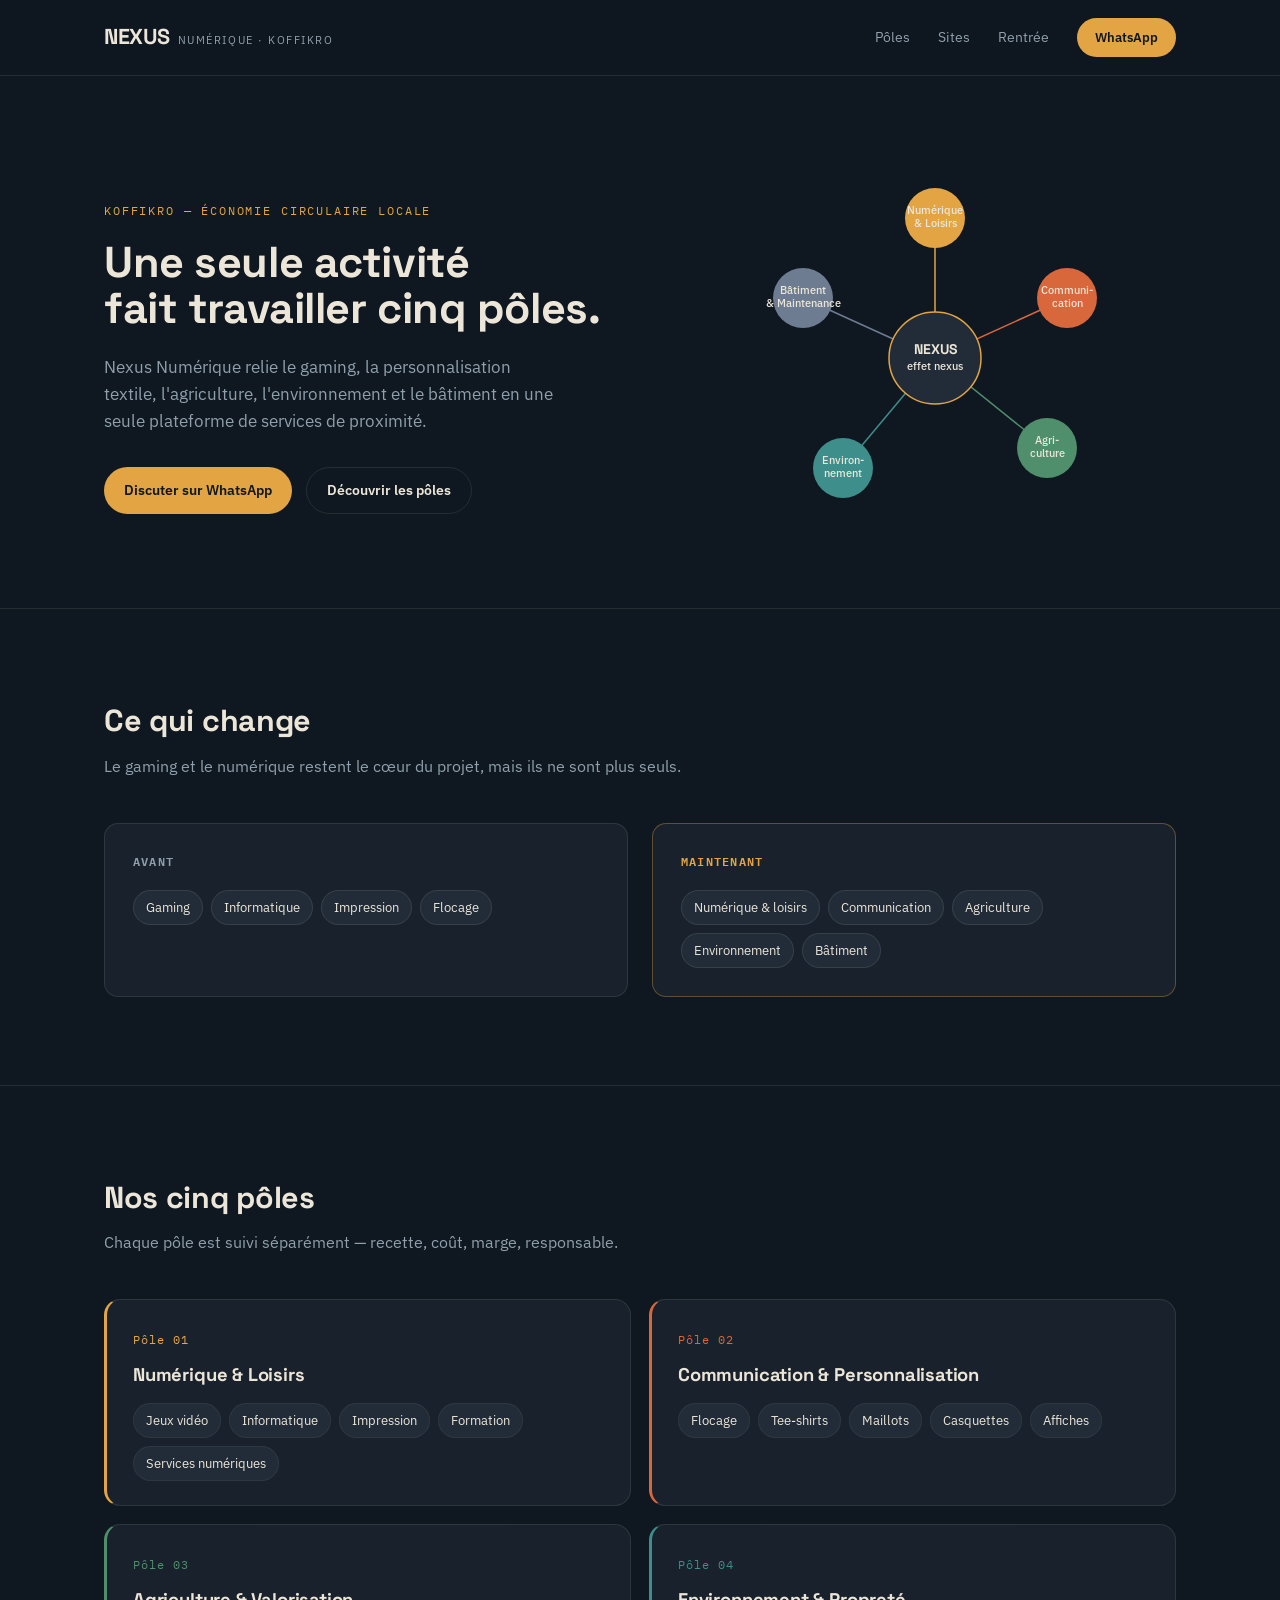
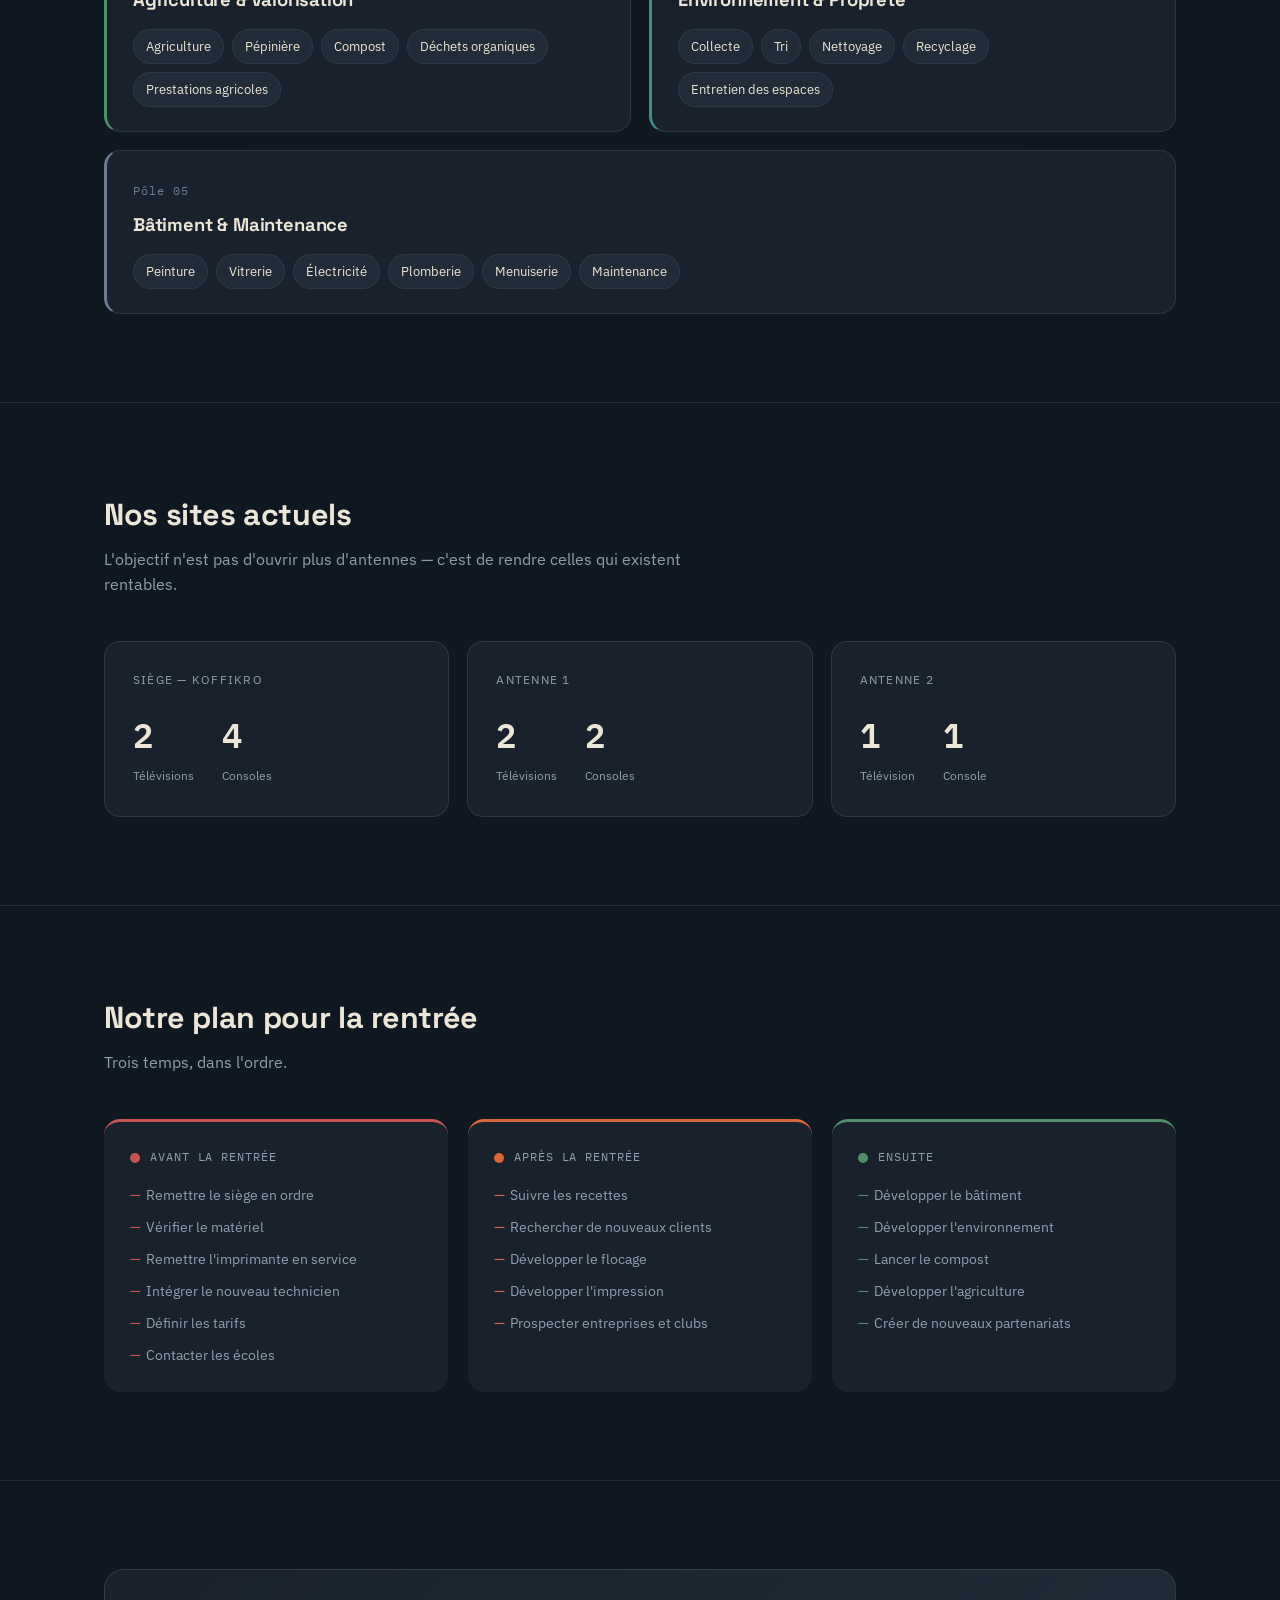
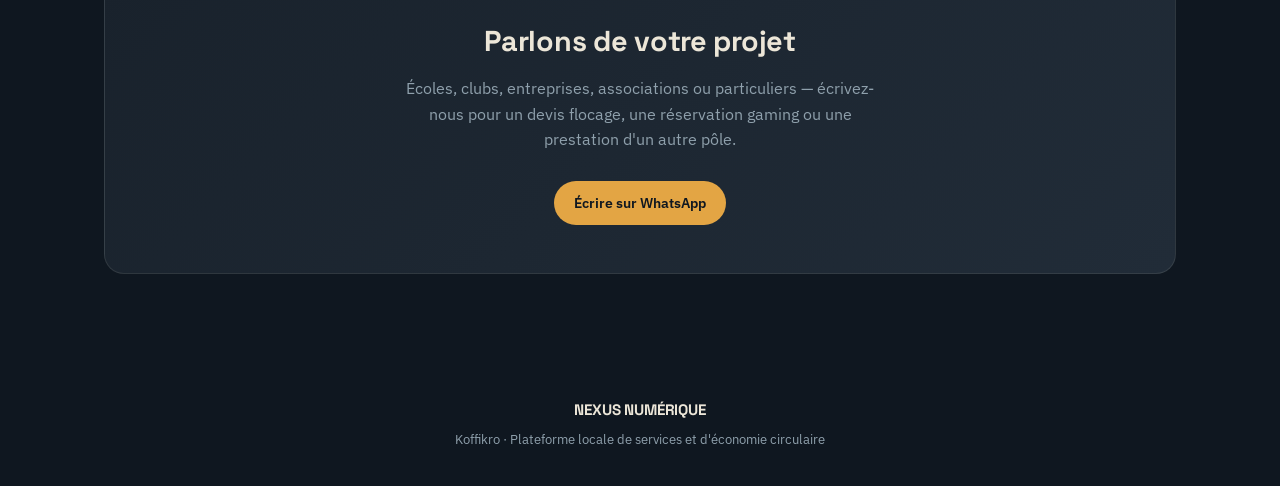
==== index.html @ 3e7eb7f9 "Add initial HTML structure and styles for Nexus Numérique" ====
<!DOCTYPE html>
<html lang="fr">
<head>
<meta charset="UTF-8">
<meta name="viewport" content="width=device-width, initial-scale=1.0">
<title>Nexus Numérique — Koffikro</title>
<link rel="preconnect" href="https://fonts.googleapis.com">
<link rel="preconnect" href="https://fonts.gstatic.com" crossorigin>
<link href="https://fonts.googleapis.com/css2?family=Space+Grotesk:wght@400;500;600;700&family=IBM+Plex+Sans:wght@400;500;600&family=IBM+Plex+Mono:wght@500;600&display=swap" rel="stylesheet">
<style>
  :root{
    --ink:#0F1720;
    --panel:#19222C;
    --panel-2:#212C38;
    --paper:#ECE6D8;
    --mist:#8FA0AC;
    --gold:#E3A544;
    --clay:#D9673C;
    --leaf:#4F8F6B;
    --teal:#3E8E8C;
    --slate:#6E7C91;
    --signal:#C75450;
    --line:rgba(236,230,216,0.10);
  }
  *{box-sizing:border-box; margin:0; padding:0;}
  html{scroll-behavior:smooth;}
  body{
    background:var(--ink);
    color:var(--paper);
    font-family:'IBM Plex Sans', sans-serif;
    line-height:1.6;
    -webkit-font-smoothing:antialiased;
  }
  h1,h2,h3,.display{
    font-family:'Space Grotesk', sans-serif;
    font-weight:700;
    letter-spacing:-0.01em;
  }
  .mono{font-family:'IBM Plex Mono', monospace;}
  a{color:inherit; text-decoration:none;}
  .wrap{max-width:1120px; margin:0 auto; padding:0 24px;}
  section{padding:88px 0; border-bottom:1px solid var(--line);}

  header{
    position:sticky; top:0; z-index:50;
    background:rgba(15,23,32,0.88);
    backdrop-filter:blur(10px);
    border-bottom:1px solid var(--line);
  }
  header .wrap{display:flex; align-items:center; justify-content:space-between; padding:18px 24px;}
  .logo{display:flex; align-items:baseline; gap:8px;}
  .logo .display{font-size:1.35rem; letter-spacing:-0.02em;}
  .logo .tag{font-size:0.68rem; color:var(--mist); letter-spacing:0.14em; text-transform:uppercase;}
  nav{display:flex; align-items:center; gap:28px;}
  nav a{font-size:0.88rem; color:var(--mist); transition:color .2s;}
  nav a:hover{color:var(--paper);}
  .btn{
    display:inline-flex; align-items:center; gap:8px;
    padding:11px 20px; border-radius:100px;
    font-size:0.88rem; font-weight:600; cursor:pointer;
    transition:transform .15s ease, box-shadow .15s ease;
    white-space:nowrap;
  }
  .btn:hover{transform:translateY(-1px);}
  .btn-gold{background:var(--gold); color:var(--ink);}
  .btn-gold:hover{box-shadow:0 8px 24px -8px rgba(227,165,68,0.55);}
  .btn-ghost{border:1px solid var(--line); color:var(--paper);}
  .btn-ghost:hover{border-color:var(--paper);}
  header nav .btn{padding:9px 18px; font-size:0.82rem;}

  .hero{padding-top:72px; padding-bottom:40px;}
  .hero-grid{display:grid; grid-template-columns:1.05fr 0.95fr; gap:56px; align-items:center;}
  .eyebrow{
    font-family:'IBM Plex Mono', monospace; font-size:0.72rem;
    color:var(--gold); letter-spacing:0.16em; text-transform:uppercase;
    margin-bottom:18px; display:block;
  }
  .hero h1{font-size:2.7rem; line-height:1.08; margin-bottom:22px;}
  .hero p.lead{font-size:1.06rem; color:var(--mist); max-width:46ch; margin-bottom:32px;}
  .hero-ctas{display:flex; gap:14px; flex-wrap:wrap;}

  .diagram-box{display:flex; justify-content:center;}
  #hub-svg{width:100%; max-width:420px; height:auto;}
  .spoke{stroke-dasharray:220; stroke-dashoffset:220; transition:stroke-dashoffset 1.1s ease;}
  .hub-svg-ready .spoke{stroke-dashoffset:0;}
  .node-label{font-family:'IBM Plex Sans', sans-serif; font-size:10.5px; fill:var(--paper); font-weight:500;}
  .node-circle{transition:r .2s ease, filter .2s ease; cursor:pointer;}
  .node-group:hover .node-circle{filter:brightness(1.25);}
  .center-circle{fill:var(--panel-2); stroke:var(--gold); stroke-width:1.5;}
  .center-text{font-family:'Space Grotesk',sans-serif; font-weight:700; font-size:14px; fill:var(--paper);}

  .compare-grid{display:grid; grid-template-columns:1fr 1fr; gap:24px; margin-top:36px;}
  .compare-card{background:var(--panel); border:1px solid var(--line); border-radius:14px; padding:28px;}
  .compare-card h3{font-size:0.78rem; letter-spacing:0.1em; text-transform:uppercase; color:var(--mist); margin-bottom:18px; font-family:'IBM Plex Mono',monospace; font-weight:600;}
  .compare-card.now{border-color:rgba(227,165,68,0.35);}
  .compare-card.now h3{color:var(--gold);}
  .pill-list{display:flex; flex-wrap:wrap; gap:8px;}
  .pill{
    font-size:0.82rem; padding:6px 12px; border-radius:100px;
    background:var(--panel-2); color:var(--paper); border:1px solid var(--line);
  }

  h2.section-title{font-size:1.9rem; margin-bottom:8px;}
  .section-sub{color:var(--mist); font-size:0.98rem; max-width:60ch; margin-bottom:44px;}

  .poles-grid{display:grid; grid-template-columns:repeat(2,1fr); gap:18px;}
  .pole-card{
    background:var(--panel); border:1px solid var(--line); border-radius:16px;
    padding:26px 26px 24px; border-left:3px solid var(--accent, var(--gold));
    position:relative;
  }
  .pole-card .num{font-family:'IBM Plex Mono',monospace; font-size:0.72rem; color:var(--accent,var(--gold)); letter-spacing:0.08em;}
  .pole-card h3{font-size:1.15rem; margin:8px 0 14px;}
  .pole-card .pill-list .pill{border-color:rgba(255,255,255,0.06);}
  .pole-card:nth-child(5){grid-column:1 / -1;}
  .pole-card:nth-child(5) .pill-list{max-width:640px;}

  .sites-grid{display:grid; grid-template-columns:repeat(3,1fr); gap:18px;}
  .site-card{background:var(--panel); border:1px solid var(--line); border-radius:16px; padding:28px;}
  .site-card .site-name{font-size:0.78rem; letter-spacing:0.1em; text-transform:uppercase; color:var(--mist); margin-bottom:18px;}
  .stat-row{display:flex; gap:28px;}
  .stat .num{font-family:'IBM Plex Mono',monospace; font-size:2.1rem; font-weight:600; color:var(--paper); display:block;}
  .stat .label{font-size:0.76rem; color:var(--mist);}

  .timeline{display:grid; grid-template-columns:repeat(3,1fr); gap:20px;}
  .phase{background:var(--panel); border-radius:16px; padding:26px; border-top:3px solid var(--dot);}
  .phase .dot-label{display:flex; align-items:center; gap:10px; margin-bottom:16px;}
  .dot{width:10px; height:10px; border-radius:50%; background:var(--dot);}
  .phase h3{font-size:1.02rem;}
  .phase ul{list-style:none; display:flex; flex-direction:column; gap:9px;}
  .phase li{font-size:0.9rem; color:var(--mist); padding-left:16px; position:relative;}
  .phase li::before{content:"—"; position:absolute; left:0; color:var(--dot);}

  .contact-box{
    background:linear-gradient(135deg, var(--panel), var(--panel-2));
    border:1px solid var(--line); border-radius:20px;
    padding:48px; text-align:center;
  }
  .contact-box h2{font-size:1.8rem; margin-bottom:12px;}
  .contact-box p{color:var(--mist); max-width:50ch; margin:0 auto 28px;}

  footer{padding:36px 0; text-align:center; color:var(--mist); font-size:0.82rem;}
  footer .display{color:var(--paper); font-size:0.95rem; margin-bottom:6px;}

  @media (max-width:860px){
    .hero-grid{grid-template-columns:1fr;}
    .hero h1{font-size:2.1rem;}
    .compare-grid, .poles-grid, .sites-grid, .timeline{grid-template-columns:1fr;}
    .pole-card:nth-child(5){grid-column:auto;}
    nav a:not(.btn){display:none;}
    section{padding:56px 0;}
    .contact-box{padding:32px 22px;}
  }
</style>
</head>
<body>

<header>
  <div class="wrap">
    <div class="logo">
      <span class="display">NEXUS</span>
      <span class="tag">Numérique · Koffikro</span>
    </div>
    <nav>
      <a href="#poles">Pôles</a>
      <a href="#sites">Sites</a>
      <a href="#rentree">Rentrée</a>
      <a class="btn btn-gold" href="https://wa.me/2250000000000" target="_blank" rel="noopener">WhatsApp</a>
    </nav>
  </div>
</header>

<section class="hero">
  <div class="wrap hero-grid">
    <div>
      <span class="eyebrow">Koffikro — économie circulaire locale</span>
      <h1>Une seule activité<br>fait travailler cinq pôles.</h1>
      <p class="lead">Nexus Numérique relie le gaming, la personnalisation textile, l'agriculture, l'environnement et le bâtiment en une seule plateforme de services de proximité.</p>
      <div class="hero-ctas">
        <a class="btn btn-gold" href="https://wa.me/2250000000000" target="_blank" rel="noopener">Discuter sur WhatsApp</a>
        <a class="btn btn-ghost" href="#poles">Découvrir les pôles</a>
      </div>
    </div>
    <div class="diagram-box">
      <svg id="hub-svg" viewBox="0 0 420 420" xmlns="http://www.w3.org/2000/svg">
        <line class="spoke" x1="210" y1="210" x2="210" y2="70"  stroke="#E3A544" stroke-width="1.5"/>
        <line class="spoke" x1="210" y1="210" x2="342" y2="150" stroke="#D9673C" stroke-width="1.5"/>
        <line class="spoke" x1="210" y1="210" x2="322" y2="300" stroke="#4F8F6B" stroke-width="1.5"/>
        <line class="spoke" x1="210" y1="210" x2="118" y2="320" stroke="#3E8E8C" stroke-width="1.5"/>
        <line class="spoke" x1="210" y1="210" x2="78"  y2="150" stroke="#6E7C91" stroke-width="1.5"/>

        <circle class="center-circle" cx="210" cy="210" r="46"/>
        <text class="center-text" x="210" y="206" text-anchor="middle">NEXUS</text>
        <text class="node-label" x="210" y="222" text-anchor="middle" fill="#8FA0AC">effet nexus</text>

        <g class="node-group">
          <circle class="node-circle" cx="210" cy="70" r="30" fill="#E3A544"/>
          <text class="node-label" x="210" y="66" text-anchor="middle" fill="#0F1720" font-weight="600">Numérique</text>
          <text class="node-label" x="210" y="79" text-anchor="middle" fill="#0F1720" font-weight="600">&amp; Loisirs</text>
        </g>
        <g class="node-group">
          <circle class="node-circle" cx="342" cy="150" r="30" fill="#D9673C"/>
          <text class="node-label" x="342" y="146" text-anchor="middle" fill="#0F1720" font-weight="600">Communi-</text>
          <text class="node-label" x="342" y="159" text-anchor="middle" fill="#0F1720" font-weight="600">cation</text>
        </g>
        <g class="node-group">
          <circle class="node-circle" cx="322" cy="300" r="30" fill="#4F8F6B"/>
          <text class="node-label" x="322" y="296" text-anchor="middle" fill="#0F1720" font-weight="600">Agri-</text>
          <text class="node-label" x="322" y="309" text-anchor="middle" fill="#0F1720" font-weight="600">culture</text>
        </g>
        <g class="node-group">
          <circle class="node-circle" cx="118" cy="320" r="30" fill="#3E8E8C"/>
          <text class="node-label" x="118" y="316" text-anchor="middle" fill="#0F1720" font-weight="600">Environ-</text>
          <text class="node-label" x="118" y="329" text-anchor="middle" fill="#0F1720" font-weight="600">nement</text>
        </g>
        <g class="node-group">
          <circle class="node-circle" cx="78" cy="150" r="30" fill="#6E7C91"/>
          <text class="node-label" x="78" y="146" text-anchor="middle" fill="#0F1720" font-weight="600">Bâtiment</text>
          <text class="node-label" x="78" y="159" text-anchor="middle" fill="#0F1720" font-weight="600">&amp; Maintenance</text>
        </g>
      </svg>
    </div>
  </div>
</section>

<section id="vision">
  <div class="wrap">
    <h2 class="section-title">Ce qui change</h2>
    <p class="section-sub">Le gaming et le numérique restent le cœur du projet, mais ils ne sont plus seuls.</p>
    <div class="compare-grid">
      <div class="compare-card">
        <h3>Avant</h3>
        <div class="pill-list">
          <span class="pill">Gaming</span><span class="pill">Informatique</span>
          <span class="pill">Impression</span><span class="pill">Flocage</span>
        </div>
      </div>
      <div class="compare-card now">
        <h3>Maintenant</h3>
        <div class="pill-list">
          <span class="pill">Numérique &amp; loisirs</span><span class="pill">Communication</span>
          <span class="pill">Agriculture</span><span class="pill">Environnement</span><span class="pill">Bâtiment</span>
        </div>
      </div>
    </div>
  </div>
</section>

<section id="poles">
  <div class="wrap">
    <h2 class="section-title">Nos cinq pôles</h2>
    <p class="section-sub">Chaque pôle est suivi séparément — recette, coût, marge, responsable.</p>
    <div class="poles-grid">
      <div class="pole-card" style="--accent:#E3A544">
        <span class="num">Pôle 01</span>
        <h3>Numérique &amp; Loisirs</h3>
        <div class="pill-list">
          <span class="pill">Jeux vidéo</span><span class="pill">Informatique</span><span class="pill">Impression</span>
          <span class="pill">Formation</span><span class="pill">Services numériques</span>
        </div>
      </div>
      <div class="pole-card" style="--accent:#D9673C">
        <span class="num">Pôle 02</span>
        <h3>Communication &amp; Personnalisation</h3>
        <div class="pill-list">
          <span class="pill">Flocage</span><span class="pill">Tee-shirts</span><span class="pill">Maillots</span>
          <span class="pill">Casquettes</span><span class="pill">Affiches</span>
        </div>
      </div>
      <div class="pole-card" style="--accent:#4F8F6B">
        <span class="num">Pôle 03</span>
        <h3>Agriculture &amp; Valorisation</h3>
        <div class="pill-list">
          <span class="pill">Agriculture</span><span class="pill">Pépinière</span><span class="pill">Compost</span>
          <span class="pill">Déchets organiques</span><span class="pill">Prestations agricoles</span>
        </div>
      </div>
      <div class="pole-card" style="--accent:#3E8E8C">
        <span class="num">Pôle 04</span>
        <h3>Environnement &amp; Propreté</h3>
        <div class="pill-list">
          <span class="pill">Collecte</span><span class="pill">Tri</span><span class="pill">Nettoyage</span>
          <span class="pill">Recyclage</span><span class="pill">Entretien des espaces</span>
        </div>
      </div>
      <div class="pole-card" style="--accent:#6E7C91">
        <span class="num">Pôle 05</span>
        <h3>Bâtiment &amp; Maintenance</h3>
        <div class="pill-list">
          <span class="pill">Peinture</span><span class="pill">Vitrerie</span><span class="pill">Électricité</span>
          <span class="pill">Plomberie</span><span class="pill">Menuiserie</span><span class="pill">Maintenance</span>
        </div>
      </div>
    </div>
  </div>
</section>

<section id="sites">
  <div class="wrap">
    <h2 class="section-title">Nos sites actuels</h2>
    <p class="section-sub">L'objectif n'est pas d'ouvrir plus d'antennes — c'est de rendre celles qui existent rentables.</p>
    <div class="sites-grid">
      <div class="site-card">
        <div class="site-name">Siège — Koffikro</div>
        <div class="stat-row">
          <div class="stat"><span class="num">2</span><span class="label">Télévisions</span></div>
          <div class="stat"><span class="num">4</span><span class="label">Consoles</span></div>
        </div>
      </div>
      <div class="site-card">
        <div class="site-name">Antenne 1</div>
        <div class="stat-row">
          <div class="stat"><span class="num">2</span><span class="label">Télévisions</span></div>
          <div class="stat"><span class="num">2</span><span class="label">Consoles</span></div>
        </div>
      </div>
      <div class="site-card">
        <div class="site-name">Antenne 2</div>
        <div class="stat-row">
          <div class="stat"><span class="num">1</span><span class="label">Télévision</span></div>
          <div class="stat"><span class="num">1</span><span class="label">Console</span></div>
        </div>
      </div>
    </div>
  </div>
</section>

<section id="rentree">
  <div class="wrap">
    <h2 class="section-title">Notre plan pour la rentrée</h2>
    <p class="section-sub">Trois temps, dans l'ordre.</p>
    <div class="timeline">
      <div class="phase" style="--dot:#C75450">
        <div class="dot-label"><span class="dot"></span><span class="mono" style="font-size:0.72rem; color:var(--mist); text-transform:uppercase; letter-spacing:0.08em;">Avant la rentrée</span></div>
        <ul>
          <li>Remettre le siège en ordre</li>
          <li>Vérifier le matériel</li>
          <li>Remettre l'imprimante en service</li>
          <li>Intégrer le nouveau technicien</li>
          <li>Définir les tarifs</li>
          <li>Contacter les écoles</li>
        </ul>
      </div>
      <div class="phase" style="--dot:#D9673C">
        <div class="dot-label"><span class="dot"></span><span class="mono" style="font-size:0.72rem; color:var(--mist); text-transform:uppercase; letter-spacing:0.08em;">Après la rentrée</span></div>
        <ul>
          <li>Suivre les recettes</li>
          <li>Rechercher de nouveaux clients</li>
          <li>Développer le flocage</li>
          <li>Développer l'impression</li>
          <li>Prospecter entreprises et clubs</li>
        </ul>
      </div>
      <div class="phase" style="--dot:#4F8F6B">
        <div class="dot-label"><span class="dot"></span><span class="mono" style="font-size:0.72rem; color:var(--mist); text-transform:uppercase; letter-spacing:0.08em;">Ensuite</span></div>
        <ul>
          <li>Développer le bâtiment</li>
          <li>Développer l'environnement</li>
          <li>Lancer le compost</li>
          <li>Développer l'agriculture</li>
          <li>Créer de nouveaux partenariats</li>
        </ul>
      </div>
    </div>
  </div>
</section>

<section id="contact" style="border-bottom:none;">
  <div class="wrap">
    <div class="contact-box">
      <h2 class="display">Parlons de votre projet</h2>
      <p>Écoles, clubs, entreprises, associations ou particuliers — écrivez-nous pour un devis flocage, une réservation gaming ou une prestation d'un autre pôle.</p>
      <a class="btn btn-gold" href="https://wa.me/2250000000000" target="_blank" rel="noopener">Écrire sur WhatsApp</a>
    </div>
  </div>
</section>

<footer>
  <div class="wrap">
    <div class="display">NEXUS NUMÉRIQUE</div>
    <div>Koffikro · Plateforme locale de services et d'économie circulaire</div>
  </div>
</footer>

<script>
  window.addEventListener('load', function(){
    document.getElementById('hub-svg').classList.add('hub-svg-ready');
  });
</script>

</body>
</html>
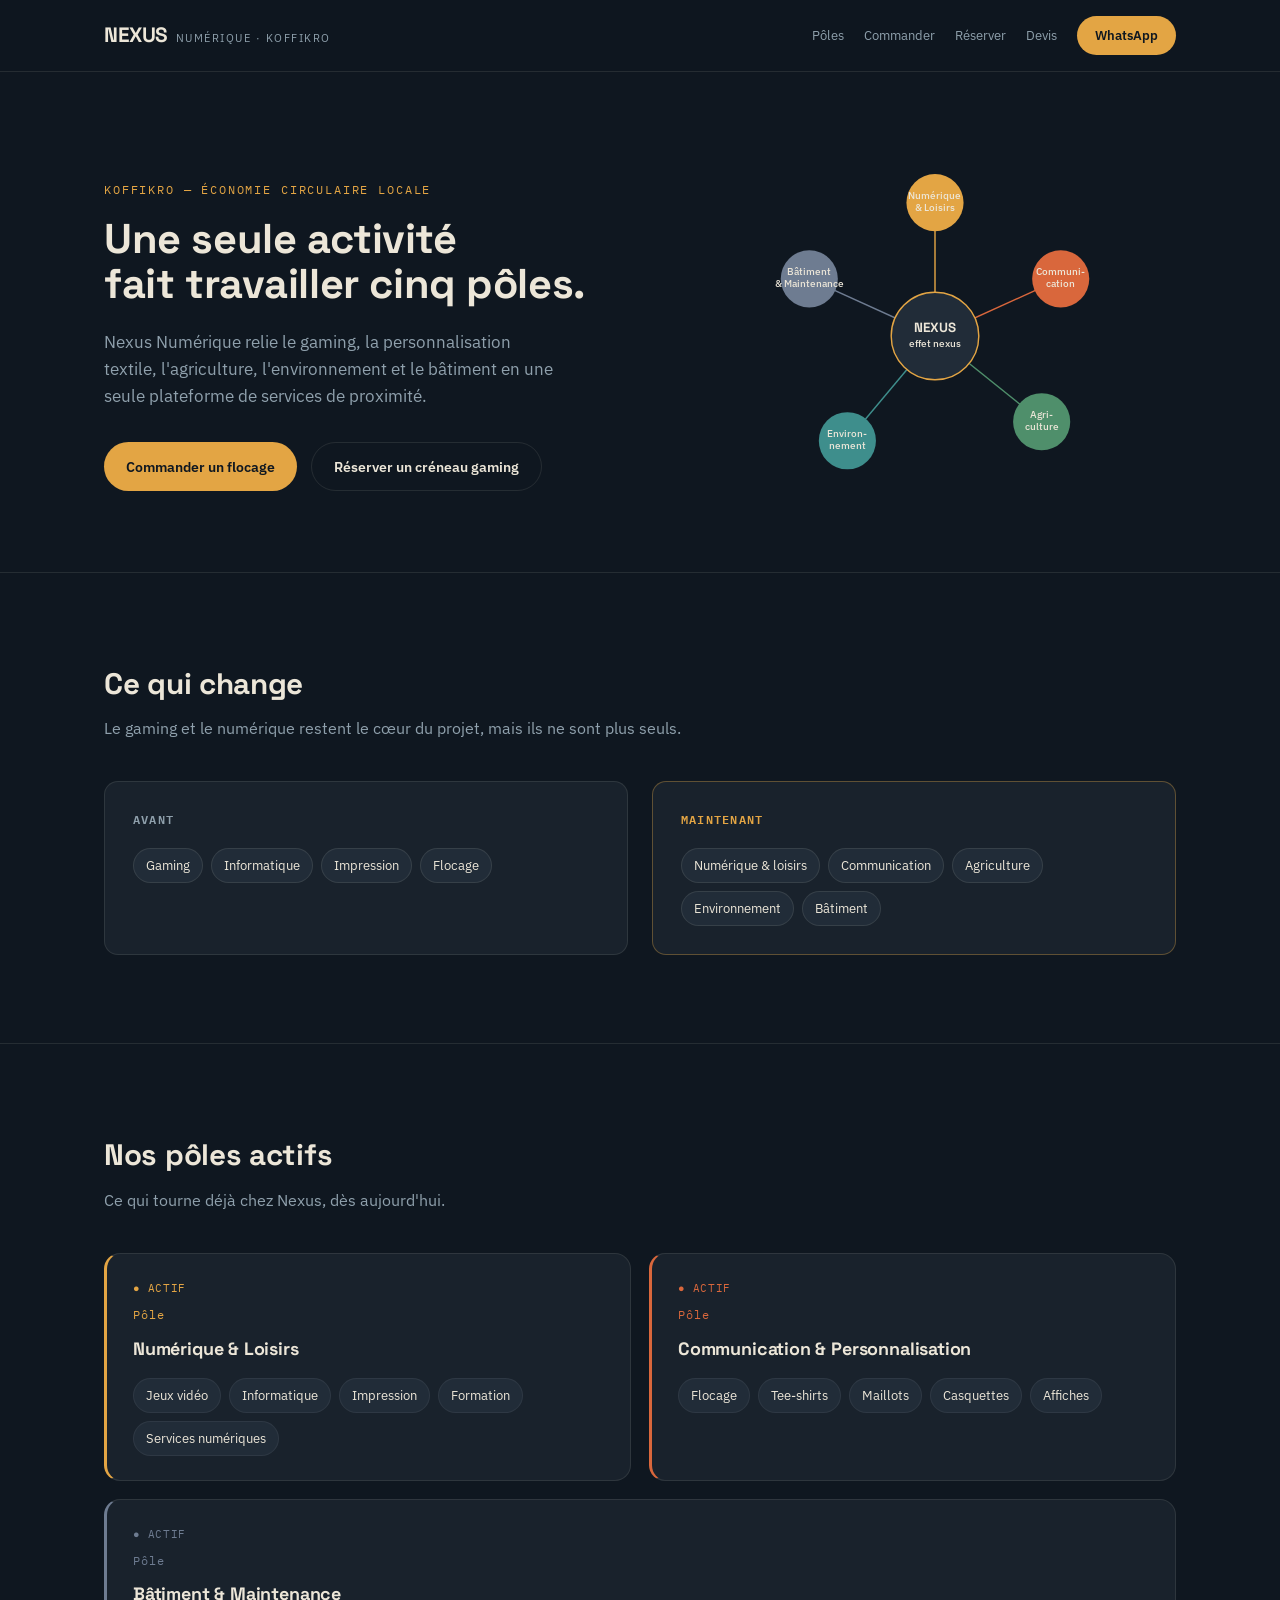
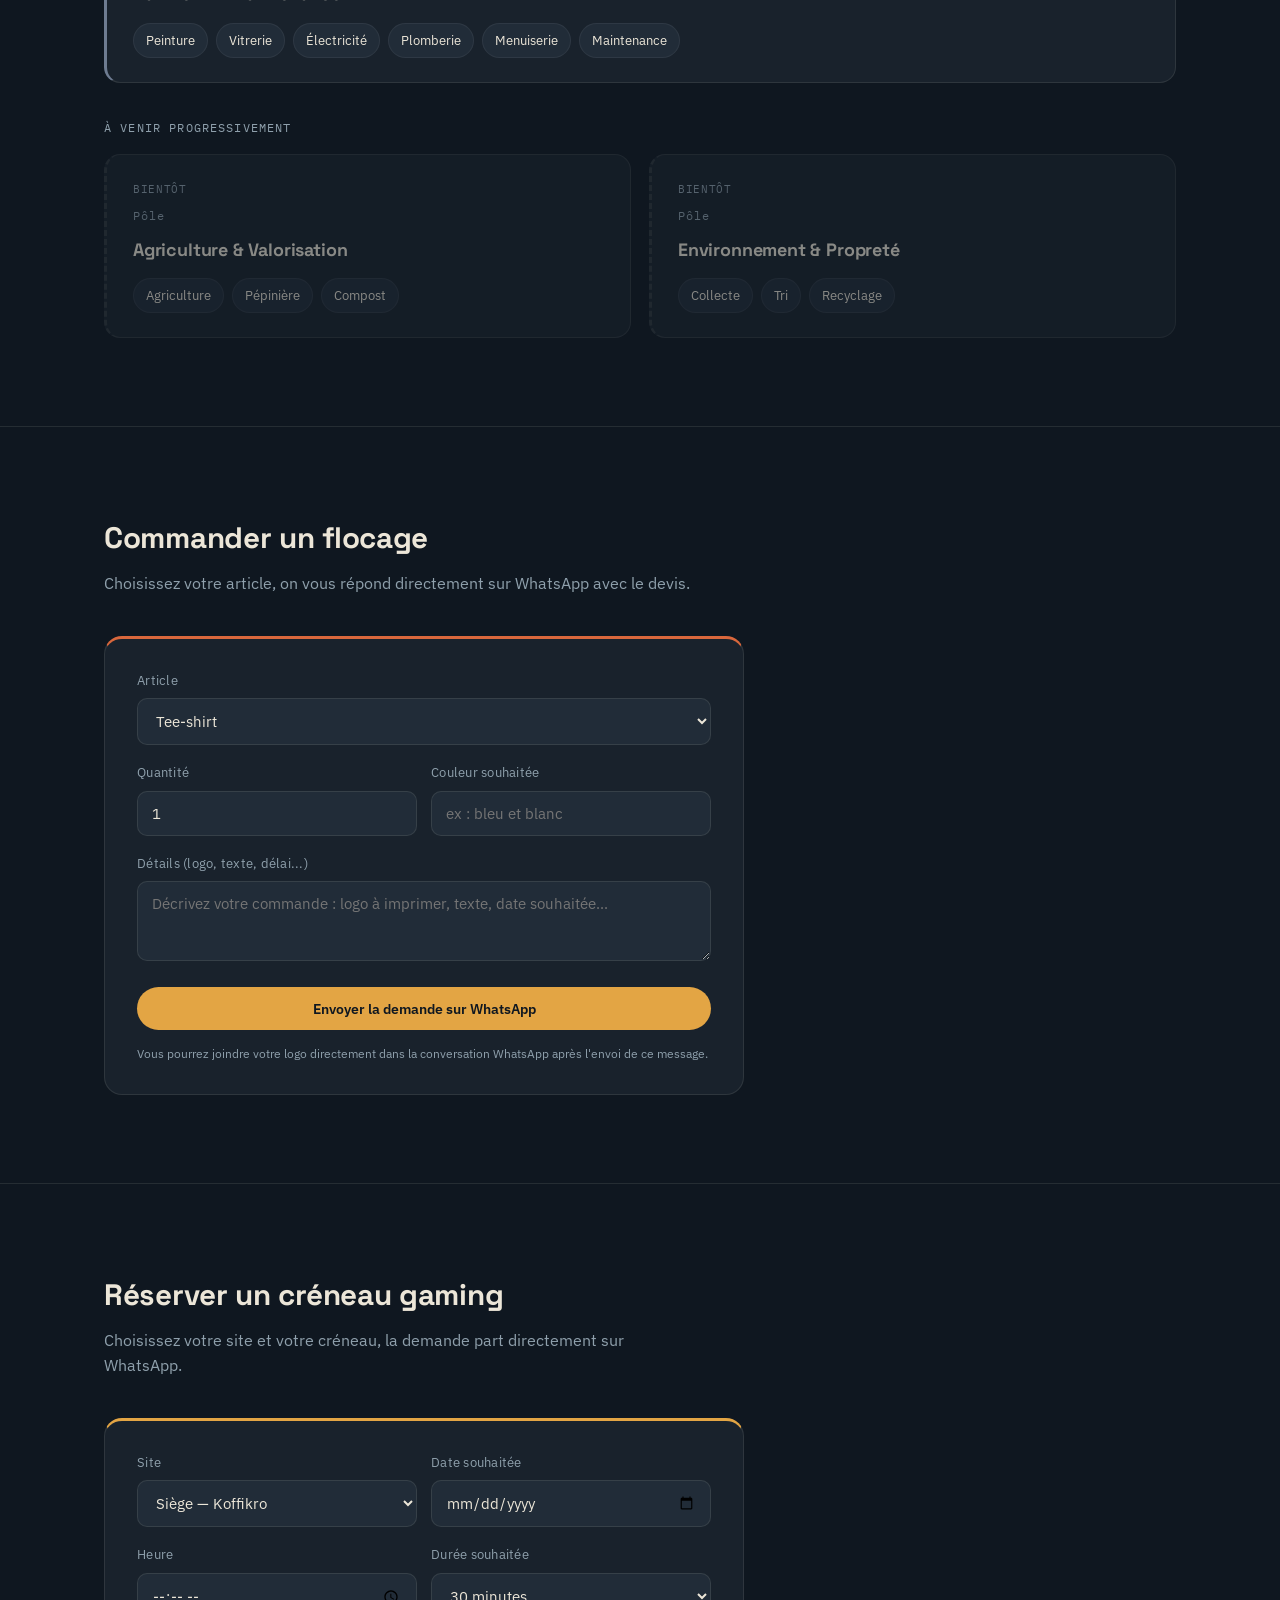
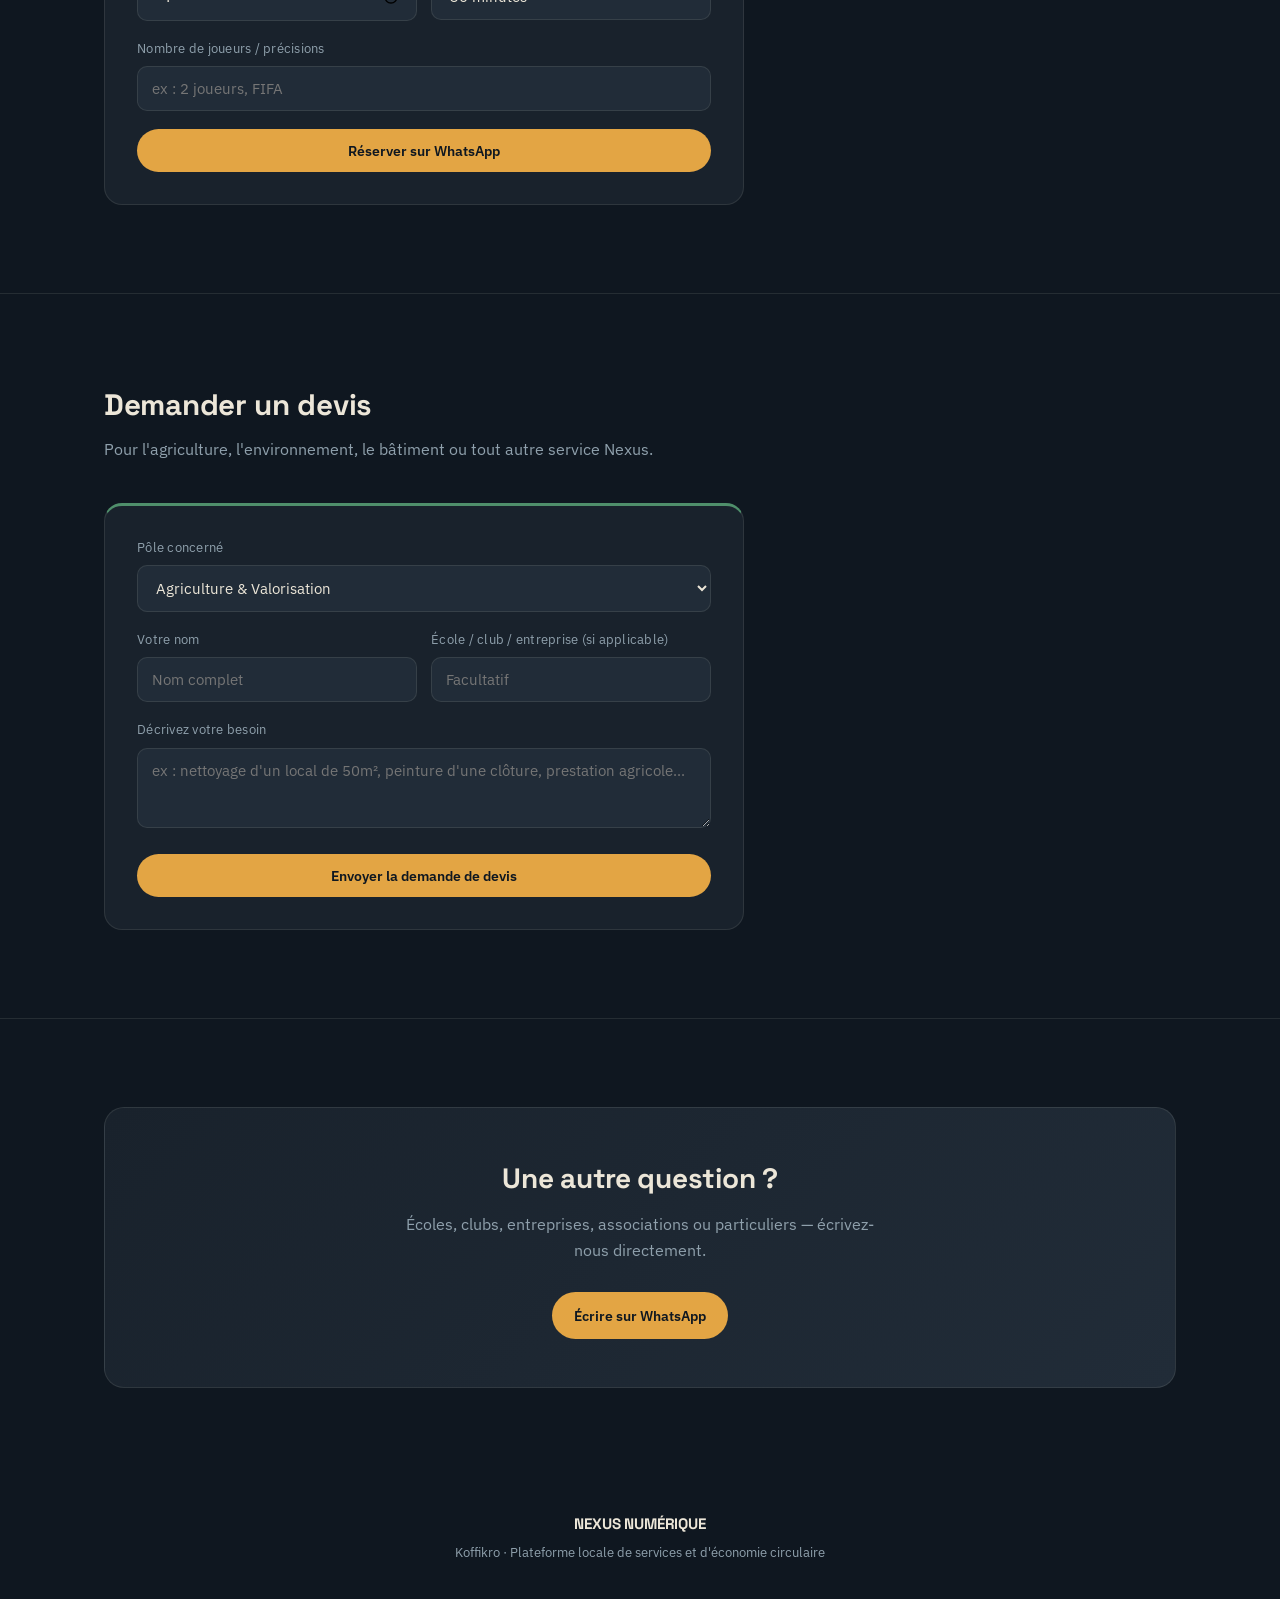
==== commit fd57a588: "Update index.html" ====
--- a/index.html
+++ b/index.html
@@ -43,48 +43,49 @@
 
   header{
     position:sticky; top:0; z-index:50;
-    background:rgba(15,23,32,0.88);
+    background:rgba(15,23,32,0.92);
     backdrop-filter:blur(10px);
     border-bottom:1px solid var(--line);
   }
-  header .wrap{display:flex; align-items:center; justify-content:space-between; padding:18px 24px;}
+  header .wrap{display:flex; align-items:center; justify-content:space-between; padding:16px 24px; gap:12px; flex-wrap:wrap;}
   .logo{display:flex; align-items:baseline; gap:8px;}
-  .logo .display{font-size:1.35rem; letter-spacing:-0.02em;}
-  .logo .tag{font-size:0.68rem; color:var(--mist); letter-spacing:0.14em; text-transform:uppercase;}
-  nav{display:flex; align-items:center; gap:28px;}
-  nav a{font-size:0.88rem; color:var(--mist); transition:color .2s;}
+  .logo .display{font-size:1.3rem; letter-spacing:-0.02em;}
+  .logo .tag{font-size:0.66rem; color:var(--mist); letter-spacing:0.14em; text-transform:uppercase;}
+  nav{display:flex; align-items:center; gap:20px; flex-wrap:wrap;}
+  nav a{font-size:0.84rem; color:var(--mist); transition:color .2s;}
   nav a:hover{color:var(--paper);}
   .btn{
-    display:inline-flex; align-items:center; gap:8px;
-    padding:11px 20px; border-radius:100px;
-    font-size:0.88rem; font-weight:600; cursor:pointer;
+    display:inline-flex; align-items:center; justify-content:center; gap:8px;
+    padding:12px 22px; border-radius:100px;
+    font-size:0.9rem; font-weight:600; cursor:pointer;
     transition:transform .15s ease, box-shadow .15s ease;
-    white-space:nowrap;
+    white-space:nowrap; border:none; font-family:inherit;
   }
   .btn:hover{transform:translateY(-1px);}
   .btn-gold{background:var(--gold); color:var(--ink);}
   .btn-gold:hover{box-shadow:0 8px 24px -8px rgba(227,165,68,0.55);}
-  .btn-ghost{border:1px solid var(--line); color:var(--paper);}
+  .btn-ghost{border:1px solid var(--line); color:var(--paper); background:transparent;}
   .btn-ghost:hover{border-color:var(--paper);}
+  .btn-block{width:100%;}
   header nav .btn{padding:9px 18px; font-size:0.82rem;}
 
-  .hero{padding-top:72px; padding-bottom:40px;}
+  .hero{padding-top:64px; padding-bottom:36px;}
   .hero-grid{display:grid; grid-template-columns:1.05fr 0.95fr; gap:56px; align-items:center;}
   .eyebrow{
     font-family:'IBM Plex Mono', monospace; font-size:0.72rem;
     color:var(--gold); letter-spacing:0.16em; text-transform:uppercase;
     margin-bottom:18px; display:block;
   }
-  .hero h1{font-size:2.7rem; line-height:1.08; margin-bottom:22px;}
-  .hero p.lead{font-size:1.06rem; color:var(--mist); max-width:46ch; margin-bottom:32px;}
+  .hero h1{font-size:2.6rem; line-height:1.08; margin-bottom:22px;}
+  .hero p.lead{font-size:1.05rem; color:var(--mist); max-width:46ch; margin-bottom:32px;}
   .hero-ctas{display:flex; gap:14px; flex-wrap:wrap;}
 
   .diagram-box{display:flex; justify-content:center;}
-  #hub-svg{width:100%; max-width:420px; height:auto;}
+  #hub-svg{width:100%; max-width:400px; height:auto;}
   .spoke{stroke-dasharray:220; stroke-dashoffset:220; transition:stroke-dashoffset 1.1s ease;}
   .hub-svg-ready .spoke{stroke-dashoffset:0;}
   .node-label{font-family:'IBM Plex Sans', sans-serif; font-size:10.5px; fill:var(--paper); font-weight:500;}
-  .node-circle{transition:r .2s ease, filter .2s ease; cursor:pointer;}
+  .node-circle{transition:filter .2s ease;}
   .node-group:hover .node-circle{filter:brightness(1.25);}
   .center-circle{fill:var(--panel-2); stroke:var(--gold); stroke-width:1.5;}
   .center-text{font-family:'Space Grotesk',sans-serif; font-weight:700; font-size:14px; fill:var(--paper);}
@@ -100,8 +101,8 @@
     background:var(--panel-2); color:var(--paper); border:1px solid var(--line);
   }
 
-  h2.section-title{font-size:1.9rem; margin-bottom:8px;}
-  .section-sub{color:var(--mist); font-size:0.98rem; max-width:60ch; margin-bottom:44px;}
+  h2.section-title{font-size:1.85rem; margin-bottom:8px;}
+  .section-sub{color:var(--mist); font-size:0.98rem; max-width:60ch; margin-bottom:40px;}
 
   .poles-grid{display:grid; grid-template-columns:repeat(2,1fr); gap:18px;}
   .pole-card{
@@ -110,23 +111,50 @@
     position:relative;
   }
   .pole-card .num{font-family:'IBM Plex Mono',monospace; font-size:0.72rem; color:var(--accent,var(--gold)); letter-spacing:0.08em;}
-  .pole-card h3{font-size:1.15rem; margin:8px 0 14px;}
+  .pole-card h3{font-size:1.12rem; margin:8px 0 14px;}
   .pole-card .pill-list .pill{border-color:rgba(255,255,255,0.06);}
   .pole-card:nth-child(5){grid-column:1 / -1;}
   .pole-card:nth-child(5) .pill-list{max-width:640px;}
-
-  .sites-grid{display:grid; grid-template-columns:repeat(3,1fr); gap:18px;}
-  .site-card{background:var(--panel); border:1px solid var(--line); border-radius:16px; padding:28px;}
-  .site-card .site-name{font-size:0.78rem; letter-spacing:0.1em; text-transform:uppercase; color:var(--mist); margin-bottom:18px;}
-  .stat-row{display:flex; gap:28px;}
-  .stat .num{font-family:'IBM Plex Mono',monospace; font-size:2.1rem; font-weight:600; color:var(--paper); display:block;}
-  .stat .label{font-size:0.76rem; color:var(--mist);}
+  .pole-card .status{
+    font-family:'IBM Plex Mono',monospace; font-size:0.68rem; color:var(--accent,var(--gold));
+    letter-spacing:0.06em; text-transform:uppercase; margin-bottom:4px; display:block;
+  }
+  .pole-card--soon{
+    opacity:0.55; border-left-style:dashed; border-color:var(--line);
+  }
+  .pole-card--soon .num, .pole-card--soon .status{color:var(--mist);}
+  .poles-soon-title{
+    font-family:'IBM Plex Mono',monospace; font-size:0.72rem; color:var(--mist);
+    letter-spacing:0.1em; text-transform:uppercase; margin:36px 0 16px;
+  }
+
+  /* Formulaires */
+  .form-panel{
+    background:var(--panel); border:1px solid var(--line); border-radius:18px;
+    padding:32px; max-width:640px;
+  }
+  .form-panel.accent-clay{border-top:3px solid var(--clay);}
+  .form-panel.accent-gold{border-top:3px solid var(--gold);}
+  .form-panel.accent-mixed{border-top:3px solid var(--leaf);}
+  .field{margin-bottom:18px;}
+  .field label{display:block; font-size:0.8rem; color:var(--mist); margin-bottom:7px; letter-spacing:0.02em;}
+  .field select, .field input, .field textarea{
+    width:100%; padding:12px 14px; border-radius:10px;
+    background:var(--panel-2); border:1px solid var(--line); color:var(--paper);
+    font-family:'IBM Plex Sans', sans-serif; font-size:0.94rem;
+  }
+  .field select:focus, .field input:focus, .field textarea:focus{
+    outline:none; border-color:var(--gold);
+  }
+  .field textarea{resize:vertical; min-height:80px;}
+  .field-row{display:grid; grid-template-columns:1fr 1fr; gap:14px;}
+  .form-note{font-size:0.78rem; color:var(--mist); margin-top:14px; line-height:1.5;}
 
   .timeline{display:grid; grid-template-columns:repeat(3,1fr); gap:20px;}
   .phase{background:var(--panel); border-radius:16px; padding:26px; border-top:3px solid var(--dot);}
   .phase .dot-label{display:flex; align-items:center; gap:10px; margin-bottom:16px;}
   .dot{width:10px; height:10px; border-radius:50%; background:var(--dot);}
-  .phase h3{font-size:1.02rem;}
+  .phase h3{font-size:1.0rem;}
   .phase ul{list-style:none; display:flex; flex-direction:column; gap:9px;}
   .phase li{font-size:0.9rem; color:var(--mist); padding-left:16px; position:relative;}
   .phase li::before{content:"—"; position:absolute; left:0; color:var(--dot);}
@@ -136,7 +164,7 @@
     border:1px solid var(--line); border-radius:20px;
     padding:48px; text-align:center;
   }
-  .contact-box h2{font-size:1.8rem; margin-bottom:12px;}
+  .contact-box h2{font-size:1.75rem; margin-bottom:12px;}
   .contact-box p{color:var(--mist); max-width:50ch; margin:0 auto 28px;}
 
   footer{padding:36px 0; text-align:center; color:var(--mist); font-size:0.82rem;}
@@ -144,12 +172,14 @@
 
   @media (max-width:860px){
     .hero-grid{grid-template-columns:1fr;}
-    .hero h1{font-size:2.1rem;}
+    .hero h1{font-size:2.05rem;}
     .compare-grid, .poles-grid, .sites-grid, .timeline{grid-template-columns:1fr;}
     .pole-card:nth-child(5){grid-column:auto;}
     nav a:not(.btn){display:none;}
-    section{padding:56px 0;}
-    .contact-box{padding:32px 22px;}
+    section{padding:52px 0;}
+    .contact-box{padding:30px 20px;}
+    .field-row{grid-template-columns:1fr;}
+    .form-panel{padding:22px;}
   }
 </style>
 </head>
@@ -163,9 +193,10 @@
     </div>
     <nav>
       <a href="#poles">Pôles</a>
-      <a href="#sites">Sites</a>
-      <a href="#rentree">Rentrée</a>
-      <a class="btn btn-gold" href="https://wa.me/2250000000000" target="_blank" rel="noopener">WhatsApp</a>
+      <a href="#commander">Commander</a>
+      <a href="#reserver">Réserver</a>
+      <a href="#devis">Devis</a>
+      <a class="btn btn-gold" href="https://wa.me/2250502080649" target="_blank" rel="noopener">WhatsApp</a>
     </nav>
   </div>
 </header>
@@ -177,8 +208,8 @@
       <h1>Une seule activité<br>fait travailler cinq pôles.</h1>
       <p class="lead">Nexus Numérique relie le gaming, la personnalisation textile, l'agriculture, l'environnement et le bâtiment en une seule plateforme de services de proximité.</p>
       <div class="hero-ctas">
-        <a class="btn btn-gold" href="https://wa.me/2250000000000" target="_blank" rel="noopener">Discuter sur WhatsApp</a>
-        <a class="btn btn-ghost" href="#poles">Découvrir les pôles</a>
+        <a class="btn btn-gold" href="#commander">Commander un flocage</a>
+        <a class="btn btn-ghost" href="#reserver">Réserver un créneau gaming</a>
       </div>
     </div>
     <div class="diagram-box">
@@ -188,11 +219,9 @@
         <line class="spoke" x1="210" y1="210" x2="322" y2="300" stroke="#4F8F6B" stroke-width="1.5"/>
         <line class="spoke" x1="210" y1="210" x2="118" y2="320" stroke="#3E8E8C" stroke-width="1.5"/>
         <line class="spoke" x1="210" y1="210" x2="78"  y2="150" stroke="#6E7C91" stroke-width="1.5"/>
-
         <circle class="center-circle" cx="210" cy="210" r="46"/>
         <text class="center-text" x="210" y="206" text-anchor="middle">NEXUS</text>
         <text class="node-label" x="210" y="222" text-anchor="middle" fill="#8FA0AC">effet nexus</text>
-
         <g class="node-group">
           <circle class="node-circle" cx="210" cy="70" r="30" fill="#E3A544"/>
           <text class="node-label" x="210" y="66" text-anchor="middle" fill="#0F1720" font-weight="600">Numérique</text>
@@ -248,11 +277,12 @@
 
 <section id="poles">
   <div class="wrap">
-    <h2 class="section-title">Nos cinq pôles</h2>
-    <p class="section-sub">Chaque pôle est suivi séparément — recette, coût, marge, responsable.</p>
+    <h2 class="section-title">Nos pôles actifs</h2>
+    <p class="section-sub">Ce qui tourne déjà chez Nexus, dès aujourd'hui.</p>
     <div class="poles-grid">
       <div class="pole-card" style="--accent:#E3A544">
-        <span class="num">Pôle 01</span>
+        <span class="status">● Actif</span>
+        <span class="num">Pôle</span>
         <h3>Numérique &amp; Loisirs</h3>
         <div class="pill-list">
           <span class="pill">Jeux vidéo</span><span class="pill">Informatique</span><span class="pill">Impression</span>
@@ -260,107 +290,155 @@
         </div>
       </div>
       <div class="pole-card" style="--accent:#D9673C">
-        <span class="num">Pôle 02</span>
+        <span class="status">● Actif</span>
+        <span class="num">Pôle</span>
         <h3>Communication &amp; Personnalisation</h3>
         <div class="pill-list">
           <span class="pill">Flocage</span><span class="pill">Tee-shirts</span><span class="pill">Maillots</span>
           <span class="pill">Casquettes</span><span class="pill">Affiches</span>
         </div>
       </div>
-      <div class="pole-card" style="--accent:#4F8F6B">
-        <span class="num">Pôle 03</span>
+      <div class="pole-card" style="--accent:#6E7C91; grid-column:1 / -1;">
+        <span class="status">● Actif</span>
+        <span class="num">Pôle</span>
+        <h3>Bâtiment &amp; Maintenance</h3>
+        <div class="pill-list" style="max-width:640px;">
+          <span class="pill">Peinture</span><span class="pill">Vitrerie</span><span class="pill">Électricité</span>
+          <span class="pill">Plomberie</span><span class="pill">Menuiserie</span><span class="pill">Maintenance</span>
+        </div>
+      </div>
+    </div>
+
+    <div class="poles-soon-title">À venir progressivement</div>
+    <div class="poles-grid">
+      <div class="pole-card pole-card--soon">
+        <span class="status">Bientôt</span>
+        <span class="num">Pôle</span>
         <h3>Agriculture &amp; Valorisation</h3>
         <div class="pill-list">
           <span class="pill">Agriculture</span><span class="pill">Pépinière</span><span class="pill">Compost</span>
-          <span class="pill">Déchets organiques</span><span class="pill">Prestations agricoles</span>
-        </div>
-      </div>
-      <div class="pole-card" style="--accent:#3E8E8C">
-        <span class="num">Pôle 04</span>
+        </div>
+      </div>
+      <div class="pole-card pole-card--soon">
+        <span class="status">Bientôt</span>
+        <span class="num">Pôle</span>
         <h3>Environnement &amp; Propreté</h3>
         <div class="pill-list">
-          <span class="pill">Collecte</span><span class="pill">Tri</span><span class="pill">Nettoyage</span>
-          <span class="pill">Recyclage</span><span class="pill">Entretien des espaces</span>
-        </div>
-      </div>
-      <div class="pole-card" style="--accent:#6E7C91">
-        <span class="num">Pôle 05</span>
-        <h3>Bâtiment &amp; Maintenance</h3>
-        <div class="pill-list">
-          <span class="pill">Peinture</span><span class="pill">Vitrerie</span><span class="pill">Électricité</span>
-          <span class="pill">Plomberie</span><span class="pill">Menuiserie</span><span class="pill">Maintenance</span>
-        </div>
-      </div>
-    </div>
-  </div>
-</section>
-
-<section id="sites">
-  <div class="wrap">
-    <h2 class="section-title">Nos sites actuels</h2>
-    <p class="section-sub">L'objectif n'est pas d'ouvrir plus d'antennes — c'est de rendre celles qui existent rentables.</p>
-    <div class="sites-grid">
-      <div class="site-card">
-        <div class="site-name">Siège — Koffikro</div>
-        <div class="stat-row">
-          <div class="stat"><span class="num">2</span><span class="label">Télévisions</span></div>
-          <div class="stat"><span class="num">4</span><span class="label">Consoles</span></div>
-        </div>
-      </div>
-      <div class="site-card">
-        <div class="site-name">Antenne 1</div>
-        <div class="stat-row">
-          <div class="stat"><span class="num">2</span><span class="label">Télévisions</span></div>
-          <div class="stat"><span class="num">2</span><span class="label">Consoles</span></div>
-        </div>
-      </div>
-      <div class="site-card">
-        <div class="site-name">Antenne 2</div>
-        <div class="stat-row">
-          <div class="stat"><span class="num">1</span><span class="label">Télévision</span></div>
-          <div class="stat"><span class="num">1</span><span class="label">Console</span></div>
-        </div>
-      </div>
-    </div>
-  </div>
-</section>
-
-<section id="rentree">
-  <div class="wrap">
-    <h2 class="section-title">Notre plan pour la rentrée</h2>
-    <p class="section-sub">Trois temps, dans l'ordre.</p>
-    <div class="timeline">
-      <div class="phase" style="--dot:#C75450">
-        <div class="dot-label"><span class="dot"></span><span class="mono" style="font-size:0.72rem; color:var(--mist); text-transform:uppercase; letter-spacing:0.08em;">Avant la rentrée</span></div>
-        <ul>
-          <li>Remettre le siège en ordre</li>
-          <li>Vérifier le matériel</li>
-          <li>Remettre l'imprimante en service</li>
-          <li>Intégrer le nouveau technicien</li>
-          <li>Définir les tarifs</li>
-          <li>Contacter les écoles</li>
-        </ul>
-      </div>
-      <div class="phase" style="--dot:#D9673C">
-        <div class="dot-label"><span class="dot"></span><span class="mono" style="font-size:0.72rem; color:var(--mist); text-transform:uppercase; letter-spacing:0.08em;">Après la rentrée</span></div>
-        <ul>
-          <li>Suivre les recettes</li>
-          <li>Rechercher de nouveaux clients</li>
-          <li>Développer le flocage</li>
-          <li>Développer l'impression</li>
-          <li>Prospecter entreprises et clubs</li>
-        </ul>
-      </div>
-      <div class="phase" style="--dot:#4F8F6B">
-        <div class="dot-label"><span class="dot"></span><span class="mono" style="font-size:0.72rem; color:var(--mist); text-transform:uppercase; letter-spacing:0.08em;">Ensuite</span></div>
-        <ul>
-          <li>Développer le bâtiment</li>
-          <li>Développer l'environnement</li>
-          <li>Lancer le compost</li>
-          <li>Développer l'agriculture</li>
-          <li>Créer de nouveaux partenariats</li>
-        </ul>
-      </div>
+          <span class="pill">Collecte</span><span class="pill">Tri</span><span class="pill">Recyclage</span>
+        </div>
+      </div>
+    </div>
+  </div>
+</section>
+
+<section id="commander">
+  <div class="wrap">
+    <h2 class="section-title">Commander un flocage</h2>
+    <p class="section-sub">Choisissez votre article, on vous répond directement sur WhatsApp avec le devis.</p>
+    <div class="form-panel accent-clay">
+      <div class="field">
+        <label for="floc-article">Article</label>
+        <select id="floc-article">
+          <option>Tee-shirt</option>
+          <option>Maillot</option>
+          <option>Casquette</option>
+          <option>Affiche</option>
+          <option>Autre support</option>
+        </select>
+      </div>
+      <div class="field-row">
+        <div class="field">
+          <label for="floc-qty">Quantité</label>
+          <input type="number" id="floc-qty" min="1" value="1">
+        </div>
+        <div class="field">
+          <label for="floc-color">Couleur souhaitée</label>
+          <input type="text" id="floc-color" placeholder="ex : bleu et blanc">
+        </div>
+      </div>
+      <div class="field">
+        <label for="floc-note">Détails (logo, texte, délai...)</label>
+        <textarea id="floc-note" placeholder="Décrivez votre commande : logo à imprimer, texte, date souhaitée..."></textarea>
+      </div>
+      <button class="btn btn-gold btn-block" onclick="envoyerFlocage()">Envoyer la demande sur WhatsApp</button>
+      <p class="form-note">Vous pourrez joindre votre logo directement dans la conversation WhatsApp après l'envoi de ce message.</p>
+    </div>
+  </div>
+</section>
+
+<section id="reserver">
+  <div class="wrap">
+    <h2 class="section-title">Réserver un créneau gaming</h2>
+    <p class="section-sub">Choisissez votre site et votre créneau, la demande part directement sur WhatsApp.</p>
+    <div class="form-panel accent-gold">
+      <div class="field-row">
+        <div class="field">
+          <label for="game-site">Site</label>
+          <select id="game-site">
+            <option>Siège — Koffikro</option>
+            <option>Antenne 1</option>
+            <option>Antenne 2</option>
+          </select>
+        </div>
+        <div class="field">
+          <label for="game-date">Date souhaitée</label>
+          <input type="date" id="game-date">
+        </div>
+      </div>
+      <div class="field-row">
+        <div class="field">
+          <label for="game-heure">Heure</label>
+          <input type="time" id="game-heure">
+        </div>
+        <div class="field">
+          <label for="game-duree">Durée souhaitée</label>
+          <select id="game-duree">
+            <option>30 minutes</option>
+            <option>1 heure</option>
+            <option>2 heures</option>
+            <option>Plus de 2 heures</option>
+          </select>
+        </div>
+      </div>
+      <div class="field">
+        <label for="game-note">Nombre de joueurs / précisions</label>
+        <input type="text" id="game-note" placeholder="ex : 2 joueurs, FIFA">
+      </div>
+      <button class="btn btn-gold btn-block" onclick="envoyerReservation()">Réserver sur WhatsApp</button>
+    </div>
+  </div>
+</section>
+
+<section id="devis">
+  <div class="wrap">
+    <h2 class="section-title">Demander un devis</h2>
+    <p class="section-sub">Pour l'agriculture, l'environnement, le bâtiment ou tout autre service Nexus.</p>
+    <div class="form-panel accent-mixed">
+      <div class="field">
+        <label for="devis-pole">Pôle concerné</label>
+        <select id="devis-pole">
+          <option>Agriculture &amp; Valorisation</option>
+          <option>Environnement &amp; Propreté</option>
+          <option>Bâtiment &amp; Maintenance</option>
+          <option>Formation / Services numériques</option>
+          <option>Autre demande</option>
+        </select>
+      </div>
+      <div class="field-row">
+        <div class="field">
+          <label for="devis-nom">Votre nom</label>
+          <input type="text" id="devis-nom" placeholder="Nom complet">
+        </div>
+        <div class="field">
+          <label for="devis-structure">École / club / entreprise (si applicable)</label>
+          <input type="text" id="devis-structure" placeholder="Facultatif">
+        </div>
+      </div>
+      <div class="field">
+        <label for="devis-message">Décrivez votre besoin</label>
+        <textarea id="devis-message" placeholder="ex : nettoyage d'un local de 50m², peinture d'une clôture, prestation agricole..."></textarea>
+      </div>
+      <button class="btn btn-gold btn-block" onclick="envoyerDevis()">Envoyer la demande de devis</button>
     </div>
   </div>
 </section>
@@ -368,9 +446,9 @@
 <section id="contact" style="border-bottom:none;">
   <div class="wrap">
     <div class="contact-box">
-      <h2 class="display">Parlons de votre projet</h2>
-      <p>Écoles, clubs, entreprises, associations ou particuliers — écrivez-nous pour un devis flocage, une réservation gaming ou une prestation d'un autre pôle.</p>
-      <a class="btn btn-gold" href="https://wa.me/2250000000000" target="_blank" rel="noopener">Écrire sur WhatsApp</a>
+      <h2 class="display">Une autre question ?</h2>
+      <p>Écoles, clubs, entreprises, associations ou particuliers — écrivez-nous directement.</p>
+      <a class="btn btn-gold" href="https://wa.me/2250502080649" target="_blank" rel="noopener">Écrire sur WhatsApp</a>
     </div>
   </div>
 </section>
@@ -383,9 +461,54 @@
 </footer>
 
 <script>
+  var NUMERO_WHATSAPP = "2250502080649";
+
   window.addEventListener('load', function(){
     document.getElementById('hub-svg').classList.add('hub-svg-ready');
   });
+
+  function ouvrirWhatsApp(message){
+    var url = "https://wa.me/" + NUMERO_WHATSAPP + "?text=" + encodeURIComponent(message);
+    window.open(url, '_blank');
+  }
+
+  function envoyerFlocage(){
+    var article = document.getElementById('floc-article').value;
+    var qty = document.getElementById('floc-qty').value;
+    var color = document.getElementById('floc-color').value;
+    var note = document.getElementById('floc-note').value;
+    var msg = "Bonjour Nexus, je souhaite commander : " + qty + " x " + article;
+    if(color){ msg += ", couleur : " + color; }
+    msg += ".";
+    if(note){ msg += " Détails : " + note; }
+    ouvrirWhatsApp(msg);
+  }
+
+  function envoyerReservation(){
+    var site = document.getElementById('game-site').value;
+    var date = document.getElementById('game-date').value;
+    var heure = document.getElementById('game-heure').value;
+    var duree = document.getElementById('game-duree').value;
+    var note = document.getElementById('game-note').value;
+    var msg = "Bonjour Nexus, je souhaite réserver un créneau gaming au site : " + site + ".";
+    if(date){ msg += " Date : " + date + "."; }
+    if(heure){ msg += " Heure : " + heure + "."; }
+    msg += " Durée : " + duree + ".";
+    if(note){ msg += " Précisions : " + note; }
+    ouvrirWhatsApp(msg);
+  }
+
+  function envoyerDevis(){
+    var pole = document.getElementById('devis-pole').value;
+    var nom = document.getElementById('devis-nom').value;
+    var structure = document.getElementById('devis-structure').value;
+    var message = document.getElementById('devis-message').value;
+    var msg = "Bonjour Nexus, je souhaite un devis pour le pôle : " + pole + ".";
+    if(nom){ msg += " Mon nom : " + nom + "."; }
+    if(structure){ msg += " Structure : " + structure + "."; }
+    if(message){ msg += " Besoin : " + message; }
+    ouvrirWhatsApp(msg);
+  }
 </script>
 
 </body>
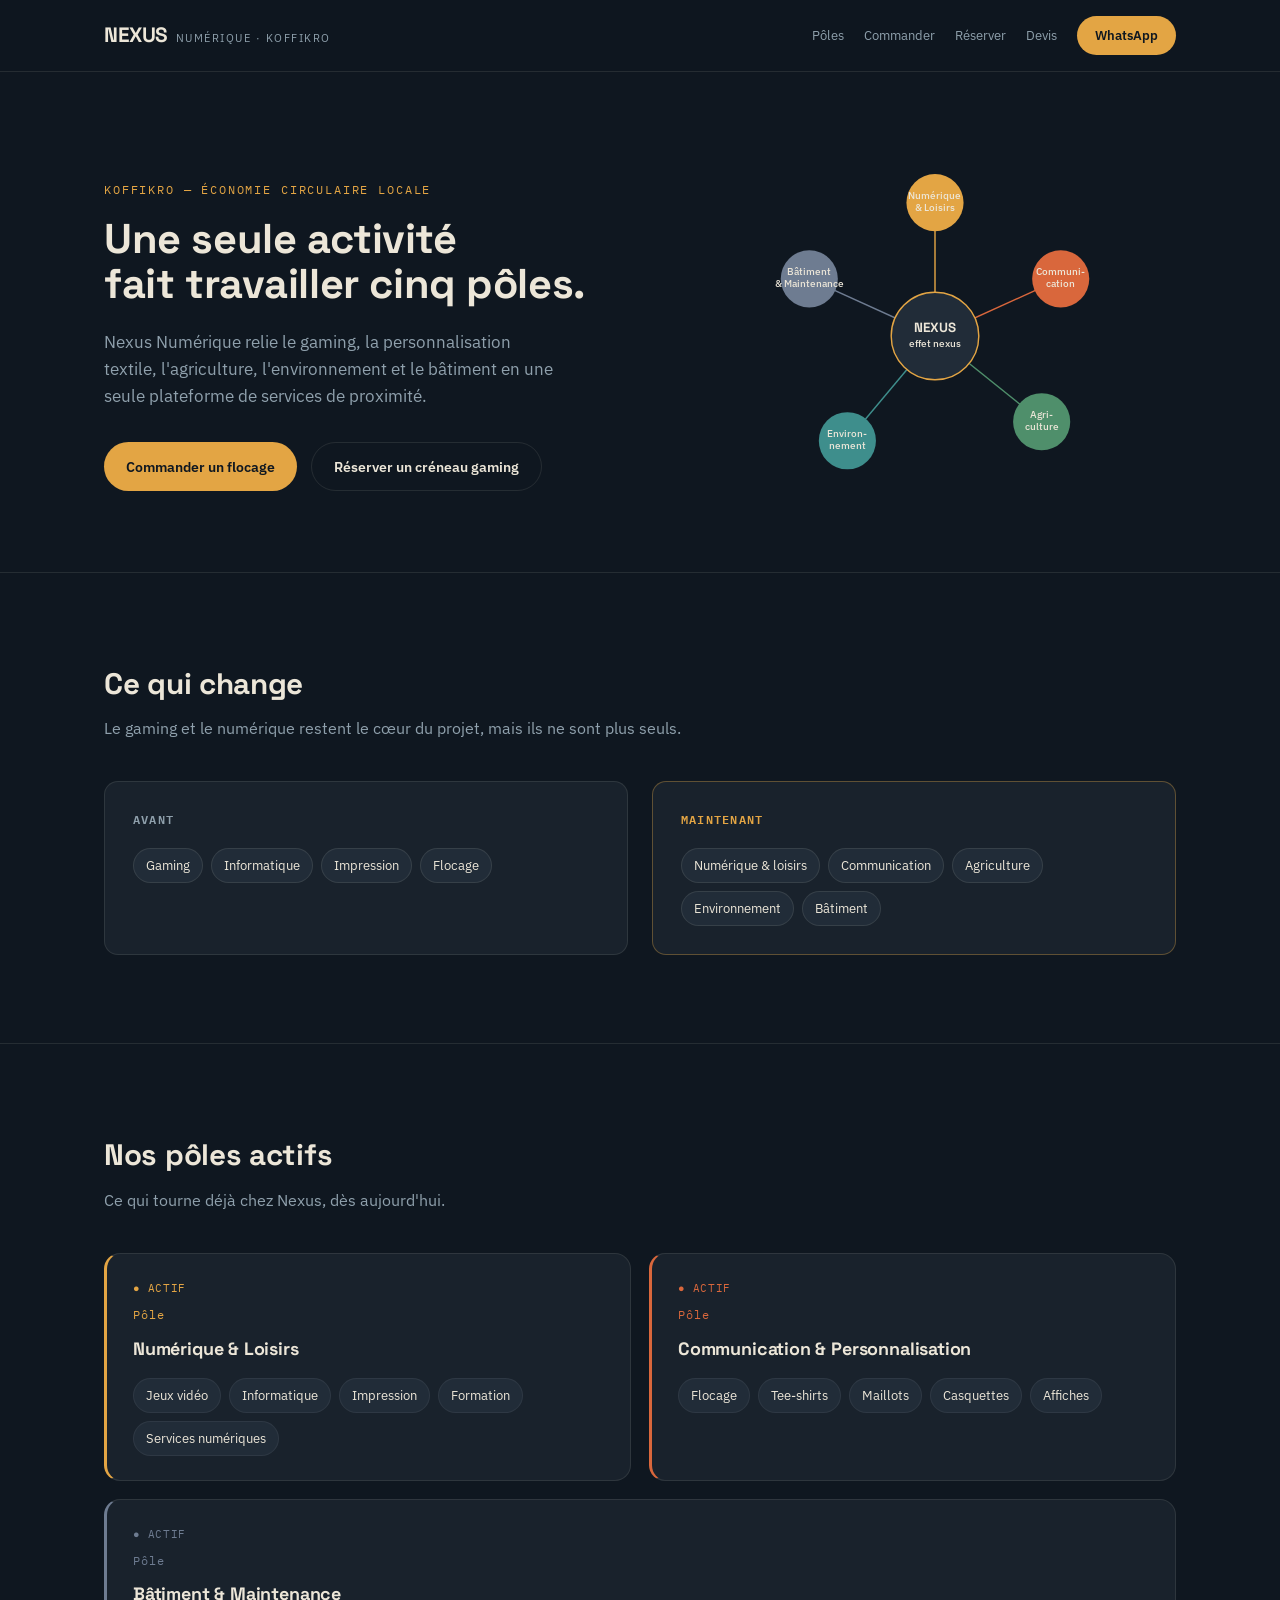
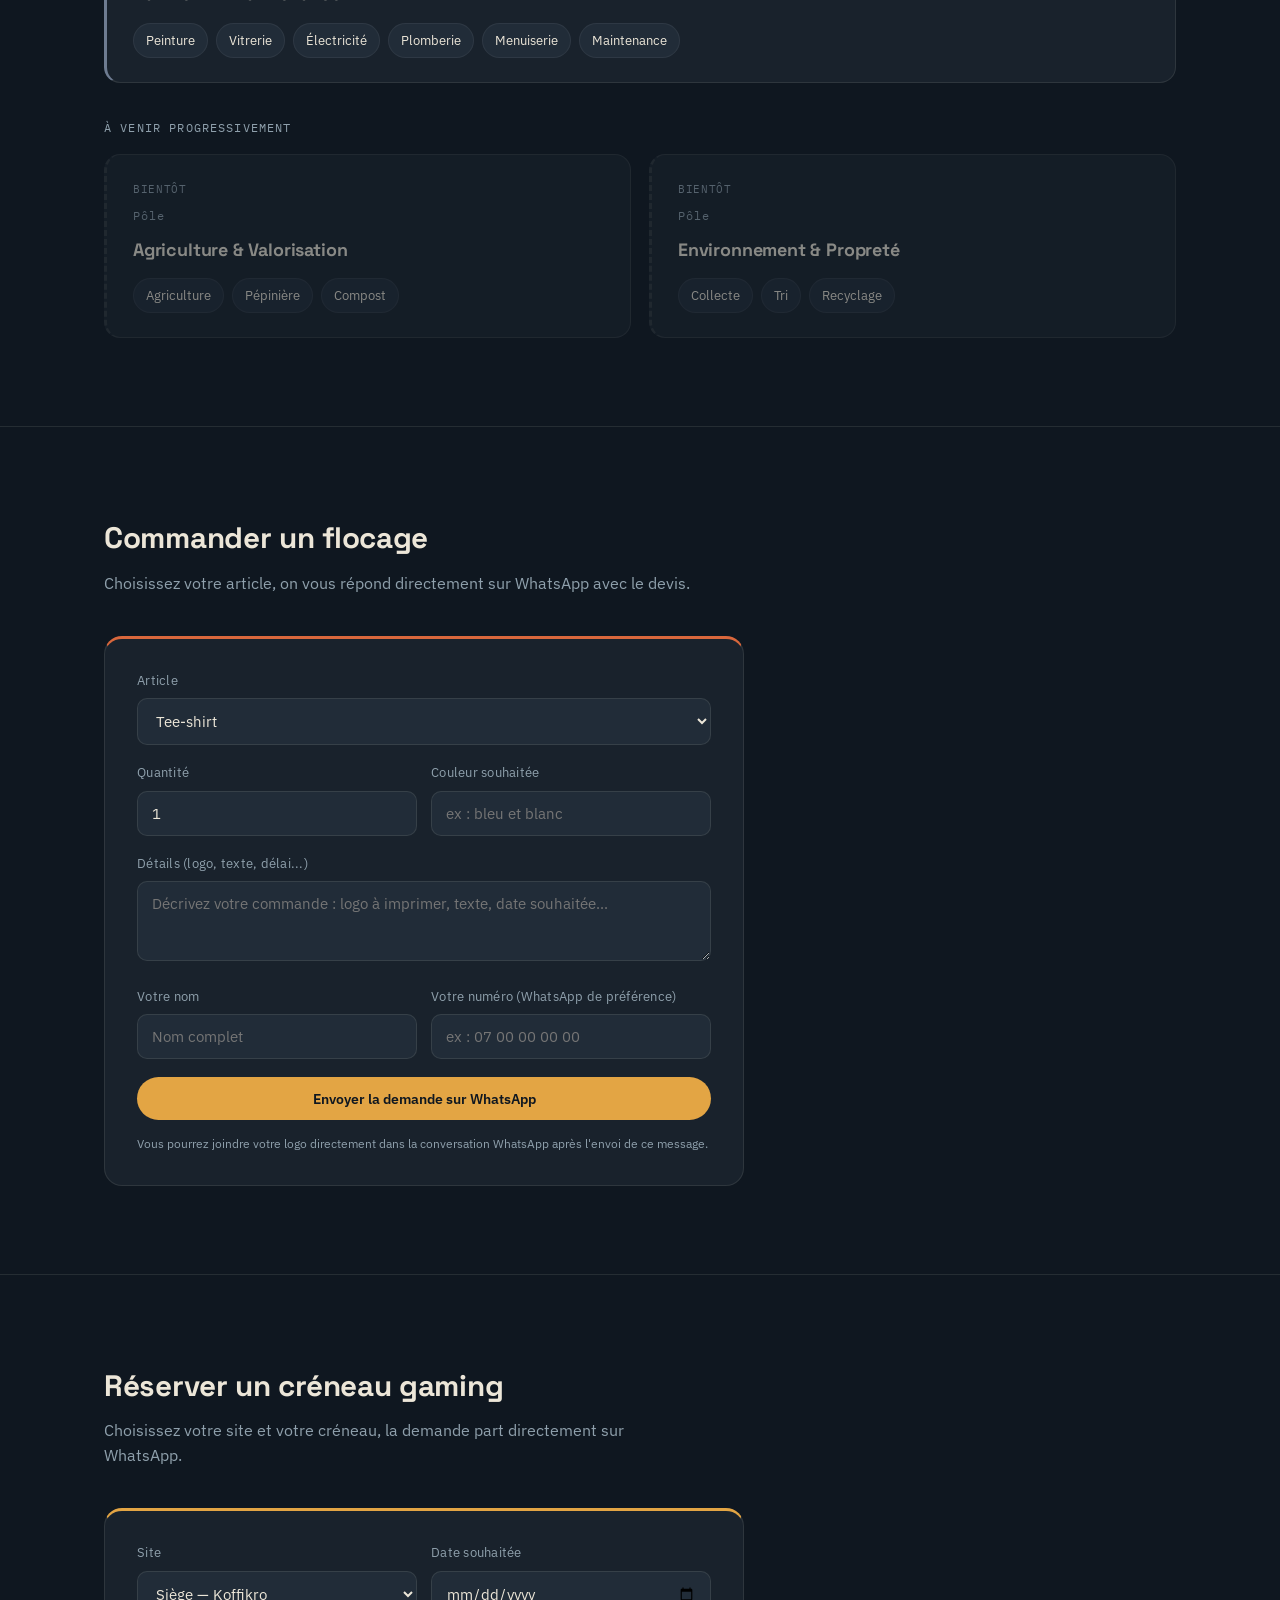
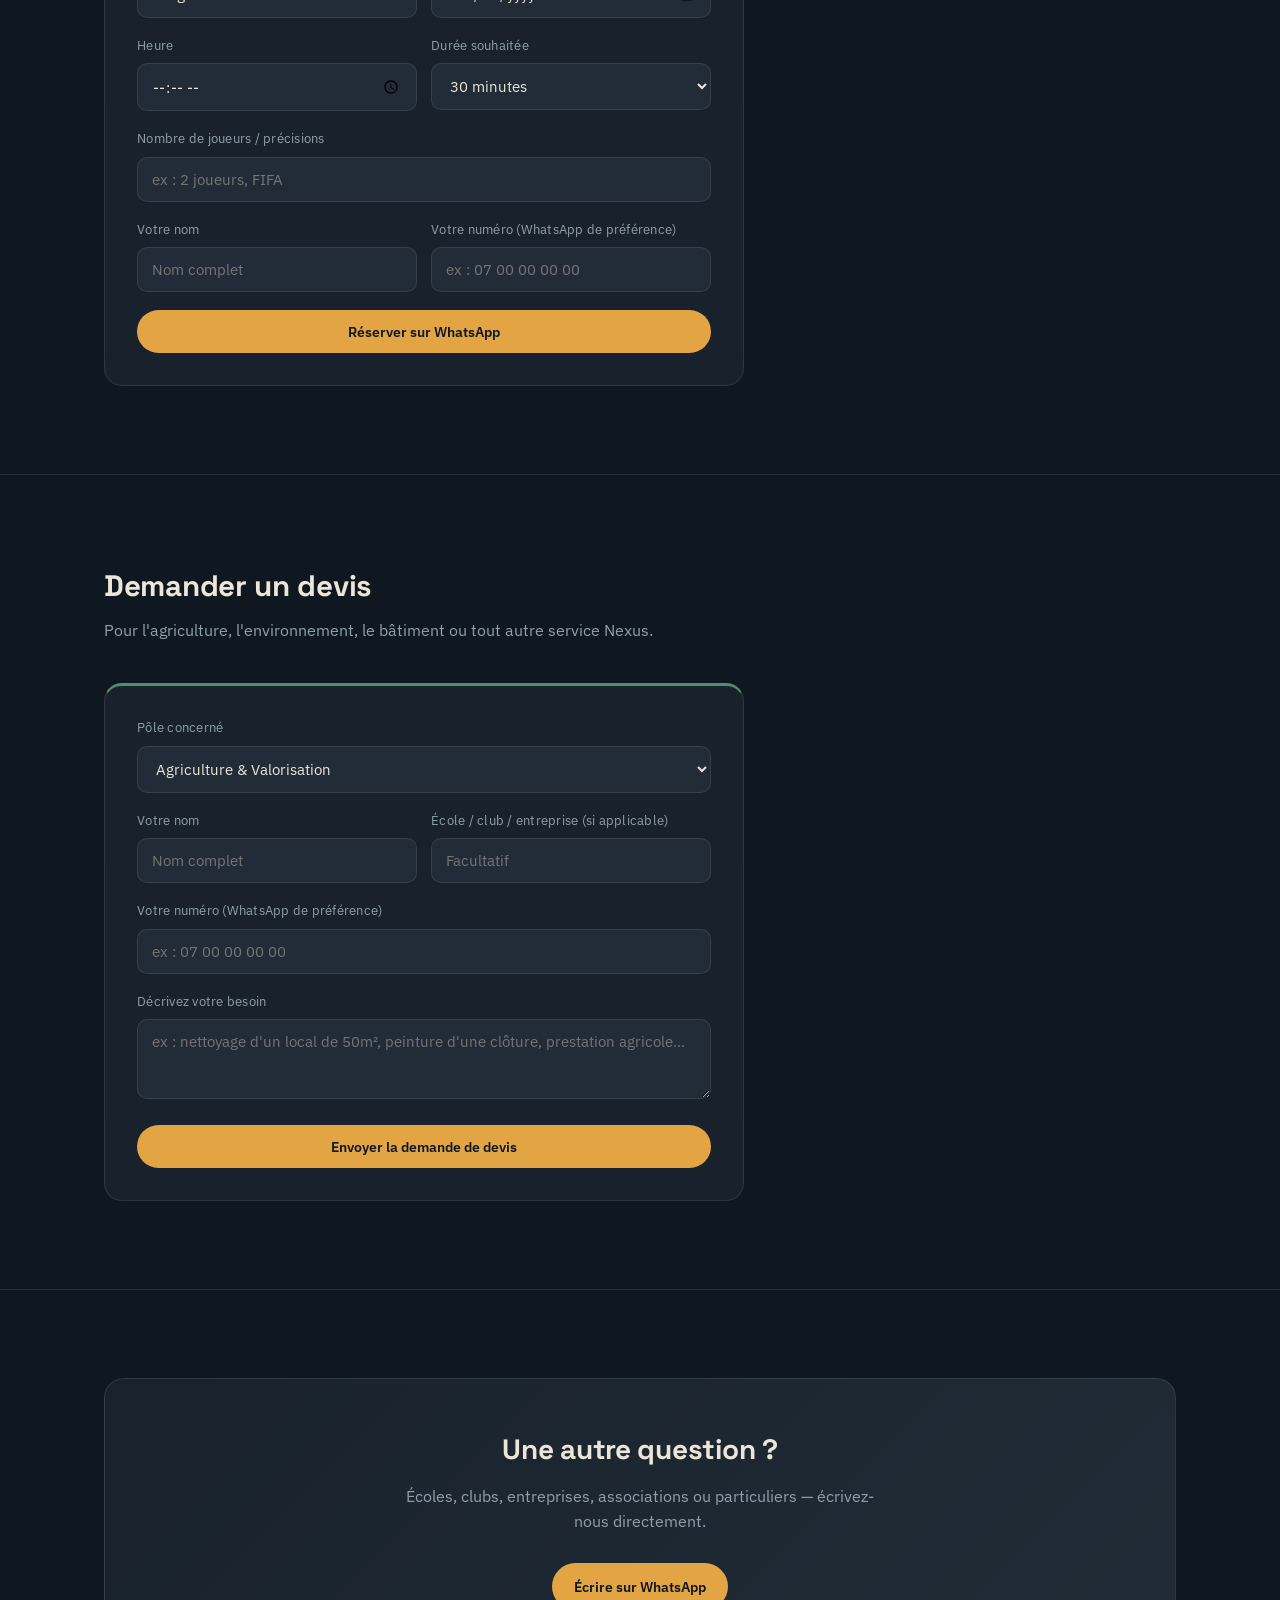
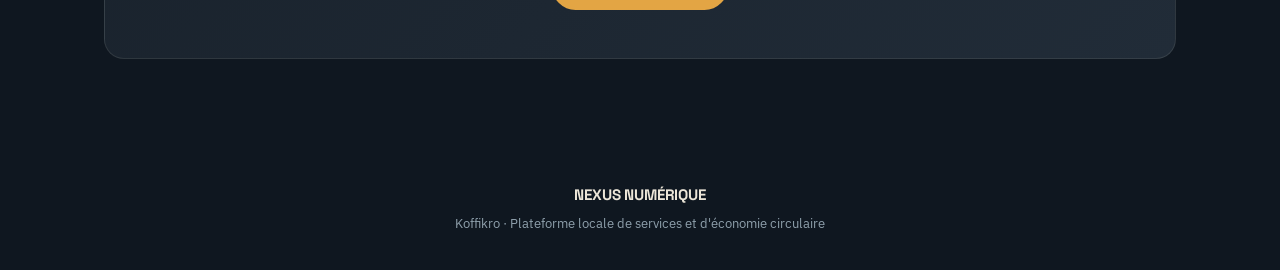
==== commit ab9f6f96: "Add files via upload" ====
--- a/index.html
+++ b/index.html
@@ -149,6 +149,10 @@
   .field textarea{resize:vertical; min-height:80px;}
   .field-row{display:grid; grid-template-columns:1fr 1fr; gap:14px;}
   .form-note{font-size:0.78rem; color:var(--mist); margin-top:14px; line-height:1.5;}
+  .hp{position:absolute; left:-9999px; top:auto; width:1px; height:1px; overflow:hidden;}
+  .form-status{font-size:0.88rem; margin-top:12px; line-height:1.45; display:none;}
+  .form-status.form-error{display:block; color:#F0A29E;}
+  .form-status.form-ok{display:block; color:#9ED3B2;}
 
   .timeline{display:grid; grid-template-columns:repeat(3,1fr); gap:20px;}
   .phase{background:var(--panel); border-radius:16px; padding:26px; border-top:3px solid var(--dot);}
@@ -169,6 +173,20 @@
 
   footer{padding:36px 0; text-align:center; color:var(--mist); font-size:0.82rem;}
   footer .display{color:var(--paper); font-size:0.95rem; margin-bottom:6px;}
+
+
+  /* ---------- Galerie photos (réalisations et atelier) ---------- */
+  .gal-grid{display:grid; grid-template-columns:repeat(3,1fr); gap:14px;}
+  .gal-item{position:relative; display:block; width:100%; padding:0; border:1px solid var(--line); border-radius:16px; overflow:hidden; background:var(--panel); cursor:zoom-in; aspect-ratio:4/3; color:inherit; font:inherit;}
+  .gal-item img{width:100%; height:100%; object-fit:cover; display:block; transition:transform .35s;}
+  .gal-item:hover img{transform:scale(1.04);}
+  .gal-item:only-child{grid-column:1 / -1; max-width:640px;}
+  .gal-item .gal-cap{position:absolute; left:0; right:0; bottom:0; padding:28px 14px 12px; text-align:left; font-size:0.86rem; background:linear-gradient(transparent, rgba(15,23,32,0.88));}
+  #lightbox{position:fixed; inset:0; z-index:200; background:rgba(8,12,18,0.94); display:none; flex-direction:column; align-items:center; justify-content:center; padding:20px; gap:14px;}
+  #lightbox.open{display:flex;}
+  #lightbox img{max-width:100%; max-height:78vh; border-radius:12px; object-fit:contain;}
+  #lightbox .lb-cap{color:var(--paper); font-size:0.95rem; text-align:center; max-width:60ch;}
+  #lightbox .lb-close{position:absolute; top:14px; right:16px; width:46px; height:46px; border-radius:50%; border:1px solid var(--line); background:var(--panel); color:var(--paper); font-size:1.6rem; line-height:1; cursor:pointer;}
 
   @media (max-width:860px){
     .hero-grid{grid-template-columns:1fr;}
@@ -180,7 +198,23 @@
     .contact-box{padding:30px 20px;}
     .field-row{grid-template-columns:1fr;}
     .form-panel{padding:22px;}
-  }
+    .gal-grid{grid-template-columns:1fr 1fr; gap:10px;}
+  }
+
+  [hidden]{display:none !important;}
+  /* Paiement mobile (affiché seulement si l'administrateur active un moyen de paiement) */
+  .pay-methods{display:grid; grid-template-columns:repeat(auto-fit,minmax(220px,1fr)); gap:14px; max-width:900px; margin-bottom:22px;}
+  .pay-card{background:var(--panel); border:1px solid var(--line); border-radius:16px; padding:20px; cursor:pointer; text-align:left; color:var(--paper); font:inherit; transition:border-color .2s;}
+  .pay-card:hover{border-color:var(--mist);}
+  .pay-card[aria-pressed="true"]{border-color:var(--gold); box-shadow:0 0 0 1px var(--gold) inset;}
+  .pay-card .pay-name{font-weight:600; font-size:1.02rem; margin-bottom:6px; display:block;}
+  .pay-card .pay-sub{font-size:0.8rem; color:var(--mist); display:block;}
+  .pay-box{background:var(--panel-2); border:1px dashed var(--line); border-radius:12px; padding:16px; margin-bottom:18px;}
+  .pay-box .pay-num{font-family:'IBM Plex Mono',monospace; font-size:1.25rem; color:var(--gold); letter-spacing:0.04em; word-break:break-all;}
+  .pay-box .pay-who{font-size:0.86rem; color:var(--mist); margin:4px 0 12px;}
+  .pay-actions{display:flex; gap:10px; flex-wrap:wrap;}
+  .pay-actions .btn{padding:9px 16px; font-size:0.84rem;}
+  .pay-steps{font-size:0.88rem; color:var(--mist); line-height:1.6; margin-bottom:16px; padding-left:18px;}
 </style>
 </head>
 <body>
@@ -193,9 +227,11 @@
     </div>
     <nav>
       <a href="#poles">Pôles</a>
+      <a href="#realisations" id="nav-real" hidden>Réalisations</a>
       <a href="#commander">Commander</a>
       <a href="#reserver">Réserver</a>
       <a href="#devis">Devis</a>
+      <a href="#payer" id="nav-pay" hidden>Payer</a>
       <a class="btn btn-gold" href="https://wa.me/2250502080649" target="_blank" rel="noopener">WhatsApp</a>
     </nav>
   </div>
@@ -331,6 +367,28 @@
   </div>
 </section>
 
+<section id="realisations" hidden>
+  <div class="wrap">
+    <h2 class="section-title">Nos réalisations</h2>
+    <p class="section-sub">Quelques commandes déjà livrées : tee-shirts, maillots, casquettes et plus encore.</p>
+    <div class="gal-grid" id="gal-realisations"></div>
+  </div>
+</section>
+
+<section id="atelier" hidden>
+  <div class="wrap">
+    <h2 class="section-title">Notre atelier</h2>
+    <p class="section-sub">Venez nous rencontrer : voici l'endroit où tout se prépare.</p>
+    <div class="gal-grid" id="gal-atelier"></div>
+  </div>
+</section>
+
+<div id="lightbox" role="dialog" aria-modal="true" aria-label="Photo agrandie">
+  <button type="button" class="lb-close" aria-label="Fermer">&times;</button>
+  <img alt="">
+  <div class="lb-cap"></div>
+</div>
+
 <section id="commander">
   <div class="wrap">
     <h2 class="section-title">Commander un flocage</h2>
@@ -360,7 +418,19 @@
         <label for="floc-note">Détails (logo, texte, délai...)</label>
         <textarea id="floc-note" placeholder="Décrivez votre commande : logo à imprimer, texte, date souhaitée..."></textarea>
       </div>
+      <div class="field-row">
+        <div class="field">
+          <label for="floc-nom">Votre nom</label>
+          <input type="text" id="floc-nom" placeholder="Nom complet" autocomplete="name" maxlength="100">
+        </div>
+        <div class="field">
+          <label for="floc-tel">Votre numéro (WhatsApp de préférence)</label>
+          <input type="tel" id="floc-tel" placeholder="ex : 07 00 00 00 00" autocomplete="tel" inputmode="tel" maxlength="30">
+        </div>
+      </div>
+      <div class="hp" aria-hidden="true"><label for="floc-hp">Ne pas remplir</label><input type="text" id="floc-hp" tabindex="-1" autocomplete="off"></div>
       <button class="btn btn-gold btn-block" onclick="envoyerFlocage()">Envoyer la demande sur WhatsApp</button>
+      <p class="form-status" id="floc-status" role="status"></p>
       <p class="form-note">Vous pourrez joindre votre logo directement dans la conversation WhatsApp après l'envoi de ce message.</p>
     </div>
   </div>
@@ -404,7 +474,19 @@
         <label for="game-note">Nombre de joueurs / précisions</label>
         <input type="text" id="game-note" placeholder="ex : 2 joueurs, FIFA">
       </div>
+      <div class="field-row">
+        <div class="field">
+          <label for="game-nom">Votre nom</label>
+          <input type="text" id="game-nom" placeholder="Nom complet" autocomplete="name" maxlength="100">
+        </div>
+        <div class="field">
+          <label for="game-tel">Votre numéro (WhatsApp de préférence)</label>
+          <input type="tel" id="game-tel" placeholder="ex : 07 00 00 00 00" autocomplete="tel" inputmode="tel" maxlength="30">
+        </div>
+      </div>
+      <div class="hp" aria-hidden="true"><label for="game-hp">Ne pas remplir</label><input type="text" id="game-hp" tabindex="-1" autocomplete="off"></div>
       <button class="btn btn-gold btn-block" onclick="envoyerReservation()">Réserver sur WhatsApp</button>
+      <p class="form-status" id="game-status" role="status"></p>
     </div>
   </div>
 </section>
@@ -427,18 +509,61 @@
       <div class="field-row">
         <div class="field">
           <label for="devis-nom">Votre nom</label>
-          <input type="text" id="devis-nom" placeholder="Nom complet">
+          <input type="text" id="devis-nom" placeholder="Nom complet" autocomplete="name" maxlength="100">
         </div>
         <div class="field">
           <label for="devis-structure">École / club / entreprise (si applicable)</label>
           <input type="text" id="devis-structure" placeholder="Facultatif">
         </div>
       </div>
+      <div class="field">
+        <label for="devis-tel">Votre numéro (WhatsApp de préférence)</label>
+        <input type="tel" id="devis-tel" placeholder="ex : 07 00 00 00 00" autocomplete="tel" inputmode="tel" maxlength="30">
+      </div>
+      <div class="hp" aria-hidden="true"><label for="devis-hp">Ne pas remplir</label><input type="text" id="devis-hp" tabindex="-1" autocomplete="off"></div>
       <div class="field">
         <label for="devis-message">Décrivez votre besoin</label>
         <textarea id="devis-message" placeholder="ex : nettoyage d'un local de 50m², peinture d'une clôture, prestation agricole..."></textarea>
       </div>
       <button class="btn btn-gold btn-block" onclick="envoyerDevis()">Envoyer la demande de devis</button>
+      <p class="form-status" id="devis-status" role="status"></p>
+    </div>
+  </div>
+</section>
+
+<section id="payer" hidden>
+  <div class="wrap">
+    <h2 class="section-title">Payer votre commande</h2>
+    <p class="section-sub">Payez avec votre application Mobile Money, puis prévenez-nous ici : nous vérifions la réception et confirmons.</p>
+    <div class="pay-methods" id="pay-methods"></div>
+    <div class="form-panel accent-gold" id="pay-panel" hidden>
+      <div class="pay-box" id="pay-box">
+        <div class="pay-who" id="pay-send-label">Envoyez l'argent à :</div>
+        <div class="pay-num" id="pay-num"></div>
+        <div class="pay-who" id="pay-who"></div>
+        <div class="pay-actions">
+          <button type="button" class="btn btn-ghost" id="pay-copy">Copier le numéro</button>
+          <a class="btn btn-gold" id="pay-link" href="#" target="_blank" rel="noopener noreferrer" hidden>Ouvrir le paiement</a>
+        </div>
+      </div>
+      <ol class="pay-steps">
+        <li>Envoyez le montant exact depuis votre application.</li>
+        <li>Revenez ici et remplissez le formulaire ci-dessous.</li>
+        <li>Nous vérifions la réception, puis nous vous confirmons sur WhatsApp.</li>
+      </ol>
+      <div class="field-row">
+        <div class="field"><label for="pay-nom">Votre nom</label><input type="text" id="pay-nom" autocomplete="name" maxlength="100" placeholder="Nom complet"></div>
+        <div class="field"><label for="pay-tel">Votre numéro</label><input type="tel" id="pay-tel" autocomplete="tel" inputmode="tel" maxlength="30" placeholder="ex : 07 00 00 00 00"></div>
+      </div>
+      <div class="field-row">
+        <div class="field"><label for="pay-montant">Montant payé (FCFA)</label><input type="number" id="pay-montant" min="1" inputmode="numeric" placeholder="ex : 20000"></div>
+        <div class="field"><label for="pay-cmd">N° de commande (si vous l'avez)</label><input type="text" id="pay-cmd" maxlength="30" placeholder="ex : CMD-2026-0001"></div>
+      </div>
+      <div class="field"><label for="pay-ref">Référence de la transaction (facultatif)</label><input type="text" id="pay-ref" maxlength="60" placeholder="Code reçu par SMS"></div>
+      <div class="hp" aria-hidden="true"><label for="pay-hp">Ne pas remplir</label><input type="text" id="pay-hp" tabindex="-1" autocomplete="off"></div>
+      <button class="btn btn-gold btn-block" id="pay-send" type="button">J'ai payé, prévenir Nexus</button>
+      <p class="form-status" id="pay-status" role="status"></p>
+      <p class="form-note">Votre paiement n'est confirmé qu'après vérification par Nexus. Ne payez qu'au numéro et au nom affichés ici.</p>
     </div>
   </div>
 </section>
@@ -472,44 +597,81 @@
     window.open(url, '_blank');
   }
 
+
+  function valeur(id){ var el = document.getElementById(id); return el ? el.value.trim() : ""; }
+  function telValide(v){ var d = String(v || "").replace(/\D/g, ""); return d.length >= 8 && d.length <= 15; }
+  function messageForm(id, texte, erreur){
+    var el = document.getElementById(id);
+    el.textContent = texte;
+    el.className = "form-status " + (erreur ? "form-error" : "form-ok");
+  }
+
+  // Enregistre la demande dans l'application de gestion. Ne bloque JAMAIS le client :
+  // si cet enregistrement échoue, le message WhatsApp part quand même.
+  function enregistrerDemande(kind, nom, tel, structure, message, data, piege){
+    var CFG = window.NEXUS_CONFIG || {};   // lu au moment de l'envoi : gestion-config.js se charge après ce script
+    if(!CFG.SUPABASE_URL || !CFG.SUPABASE_KEY || !window.fetch){ return; }
+    try{
+      fetch(CFG.SUPABASE_URL.replace(/\/+$/, "") + "/rest/v1/rpc/submit_request", {
+        method: "POST", keepalive: true,
+        headers: { "apikey": CFG.SUPABASE_KEY, "Content-Type": "application/json" },
+        body: JSON.stringify({ p_kind: kind, p_name: nom, p_phone: tel, p_organization: structure || null,
+                               p_message: message, p_data: data, p_hp: piege || "" })
+      }).catch(function(){});
+    }catch(e){}
+  }
+
+  // Vérifie nom + téléphone ; renvoie false (avec un message) s'il manque quelque chose
+  function identiteValide(prefixe, statutId){
+    if(valeur(prefixe + "-nom").length < 2){ messageForm(statutId, "Indiquez votre nom.", true); return false; }
+    if(!telValide(valeur(prefixe + "-tel"))){ messageForm(statutId, "Indiquez un numéro de téléphone valide, pour que nous puissions vous répondre.", true); return false; }
+    return true;
+  }
+
   function envoyerFlocage(){
-    var article = document.getElementById('floc-article').value;
-    var qty = document.getElementById('floc-qty').value;
-    var color = document.getElementById('floc-color').value;
-    var note = document.getElementById('floc-note').value;
+    if(!identiteValide("floc", "floc-status")){ return; }
+    var article = valeur("floc-article"), qty = valeur("floc-qty"), color = valeur("floc-color"), note = valeur("floc-note");
+    var nom = valeur("floc-nom"), tel = valeur("floc-tel");
     var msg = "Bonjour Nexus, je souhaite commander : " + qty + " x " + article;
     if(color){ msg += ", couleur : " + color; }
     msg += ".";
     if(note){ msg += " Détails : " + note; }
+    msg += " Mon nom : " + nom + ". Mon numéro : " + tel + ".";
+    enregistrerDemande("flocage", nom, tel, null, msg, { article: article, quantity: parseInt(qty, 10) || 1, color: color, note: note }, valeur("floc-hp"));
     ouvrirWhatsApp(msg);
+    messageForm("floc-status", "Demande enregistrée. Terminez l'envoi dans WhatsApp pour que nous la recevions aussi là-bas.", false);
   }
 
   function envoyerReservation(){
-    var site = document.getElementById('game-site').value;
-    var date = document.getElementById('game-date').value;
-    var heure = document.getElementById('game-heure').value;
-    var duree = document.getElementById('game-duree').value;
-    var note = document.getElementById('game-note').value;
+    if(!identiteValide("game", "game-status")){ return; }
+    var site = valeur("game-site"), date = valeur("game-date"), heure = valeur("game-heure"), duree = valeur("game-duree"), note = valeur("game-note");
+    var nom = valeur("game-nom"), tel = valeur("game-tel");
     var msg = "Bonjour Nexus, je souhaite réserver un créneau gaming au site : " + site + ".";
     if(date){ msg += " Date : " + date + "."; }
     if(heure){ msg += " Heure : " + heure + "."; }
     msg += " Durée : " + duree + ".";
     if(note){ msg += " Précisions : " + note; }
+    msg += " Mon nom : " + nom + ". Mon numéro : " + tel + ".";
+    enregistrerDemande("gaming", nom, tel, null, msg, { site: site, date: date, time: heure, duration: duree, note: note }, valeur("game-hp"));
     ouvrirWhatsApp(msg);
+    messageForm("game-status", "Réservation enregistrée. Terminez l'envoi dans WhatsApp pour la confirmer.", false);
   }
 
   function envoyerDevis(){
-    var pole = document.getElementById('devis-pole').value;
-    var nom = document.getElementById('devis-nom').value;
-    var structure = document.getElementById('devis-structure').value;
-    var message = document.getElementById('devis-message').value;
-    var msg = "Bonjour Nexus, je souhaite un devis pour le pôle : " + pole + ".";
-    if(nom){ msg += " Mon nom : " + nom + "."; }
+    if(!identiteValide("devis", "devis-status")){ return; }
+    var pole = valeur("devis-pole"), nom = valeur("devis-nom"), tel = valeur("devis-tel"), structure = valeur("devis-structure"), message = valeur("devis-message");
+    if(message.length < 3){ messageForm("devis-status", "Décrivez votre besoin en quelques mots.", true); return; }
+    var msg = "Bonjour Nexus, je souhaite un devis pour le pôle : " + pole + ". Mon nom : " + nom + ".";
     if(structure){ msg += " Structure : " + structure + "."; }
-    if(message){ msg += " Besoin : " + message; }
+    msg += " Besoin : " + message + " Mon numéro : " + tel + ".";
+    enregistrerDemande("devis", nom, tel, structure, msg, { pole: pole, message: message }, valeur("devis-hp"));
     ouvrirWhatsApp(msg);
+    messageForm("devis-status", "Demande enregistrée. Terminez l'envoi dans WhatsApp pour que nous la recevions aussi là-bas.", false);
   }
 </script>
 
+<script src="gestion-config.js"></script>
+<script src="galerie.js"></script>
+<script src="paiement.js"></script>
 </body>
 </html>
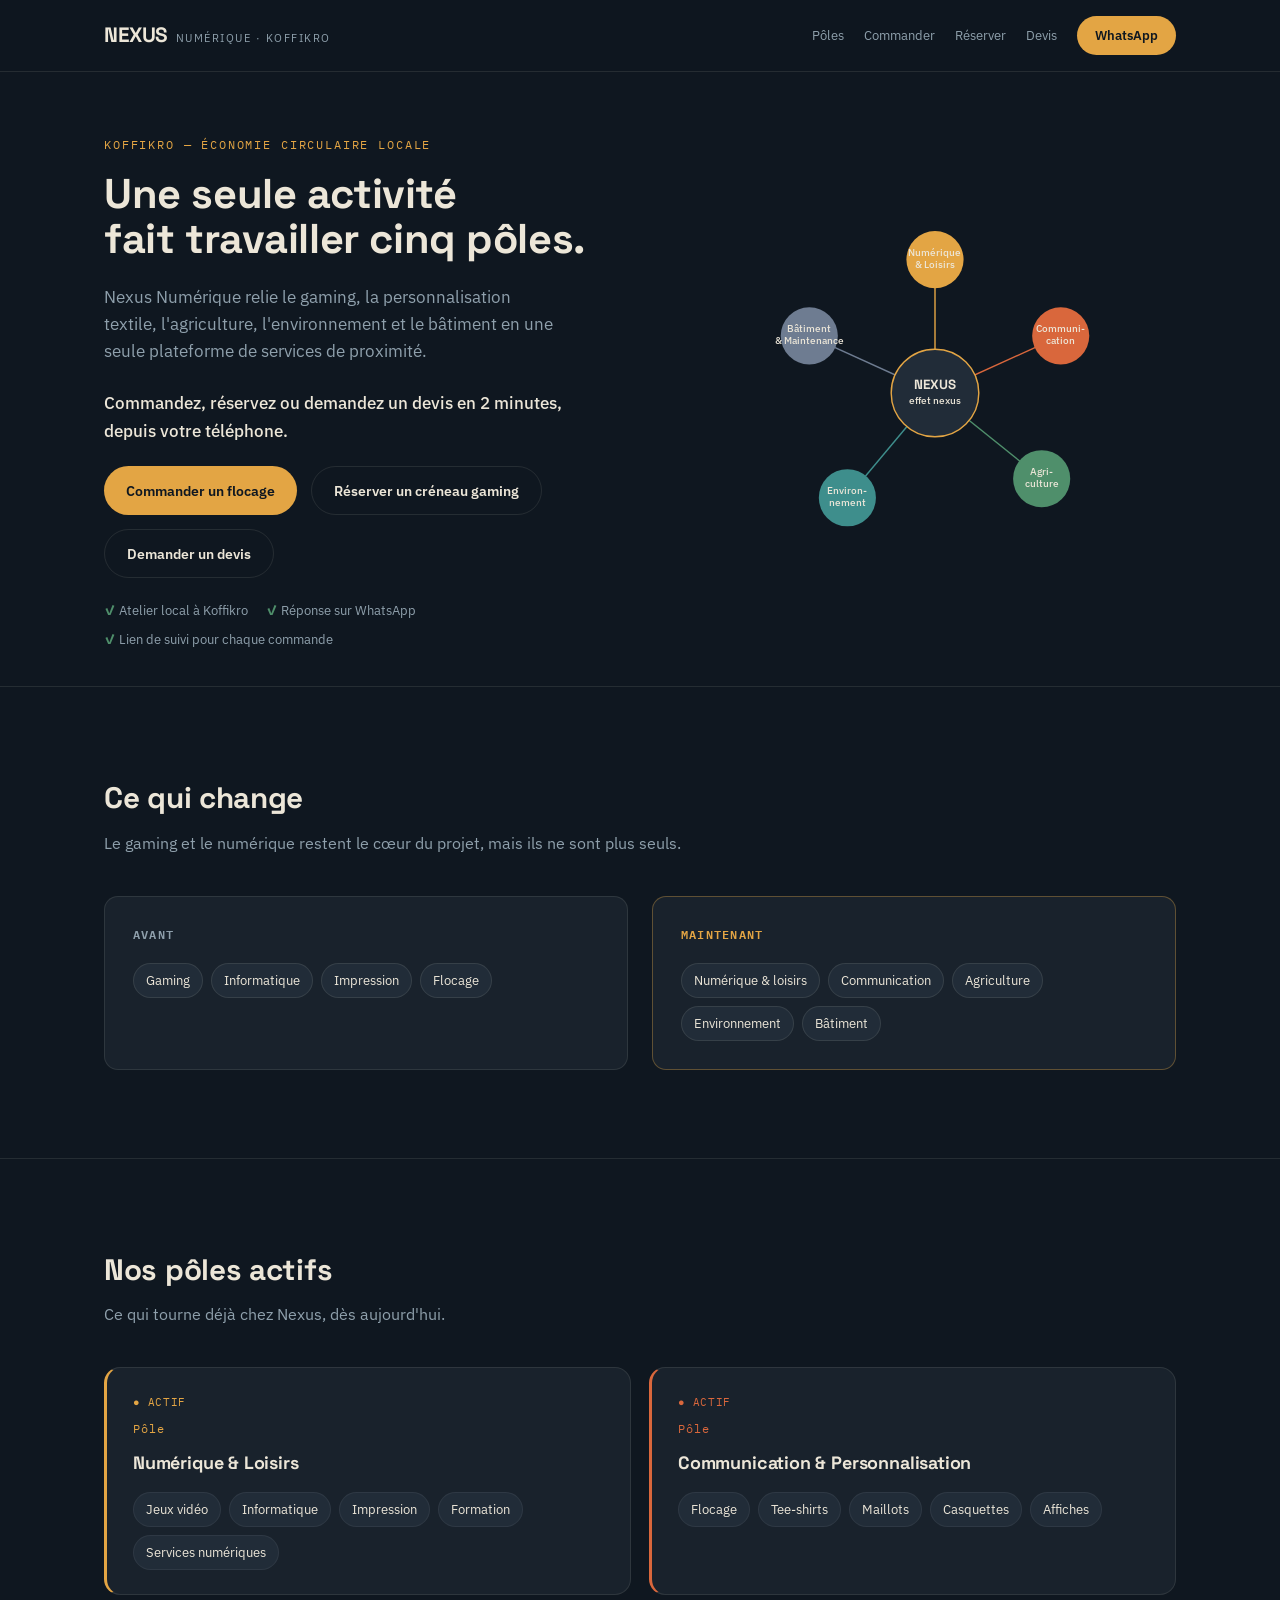
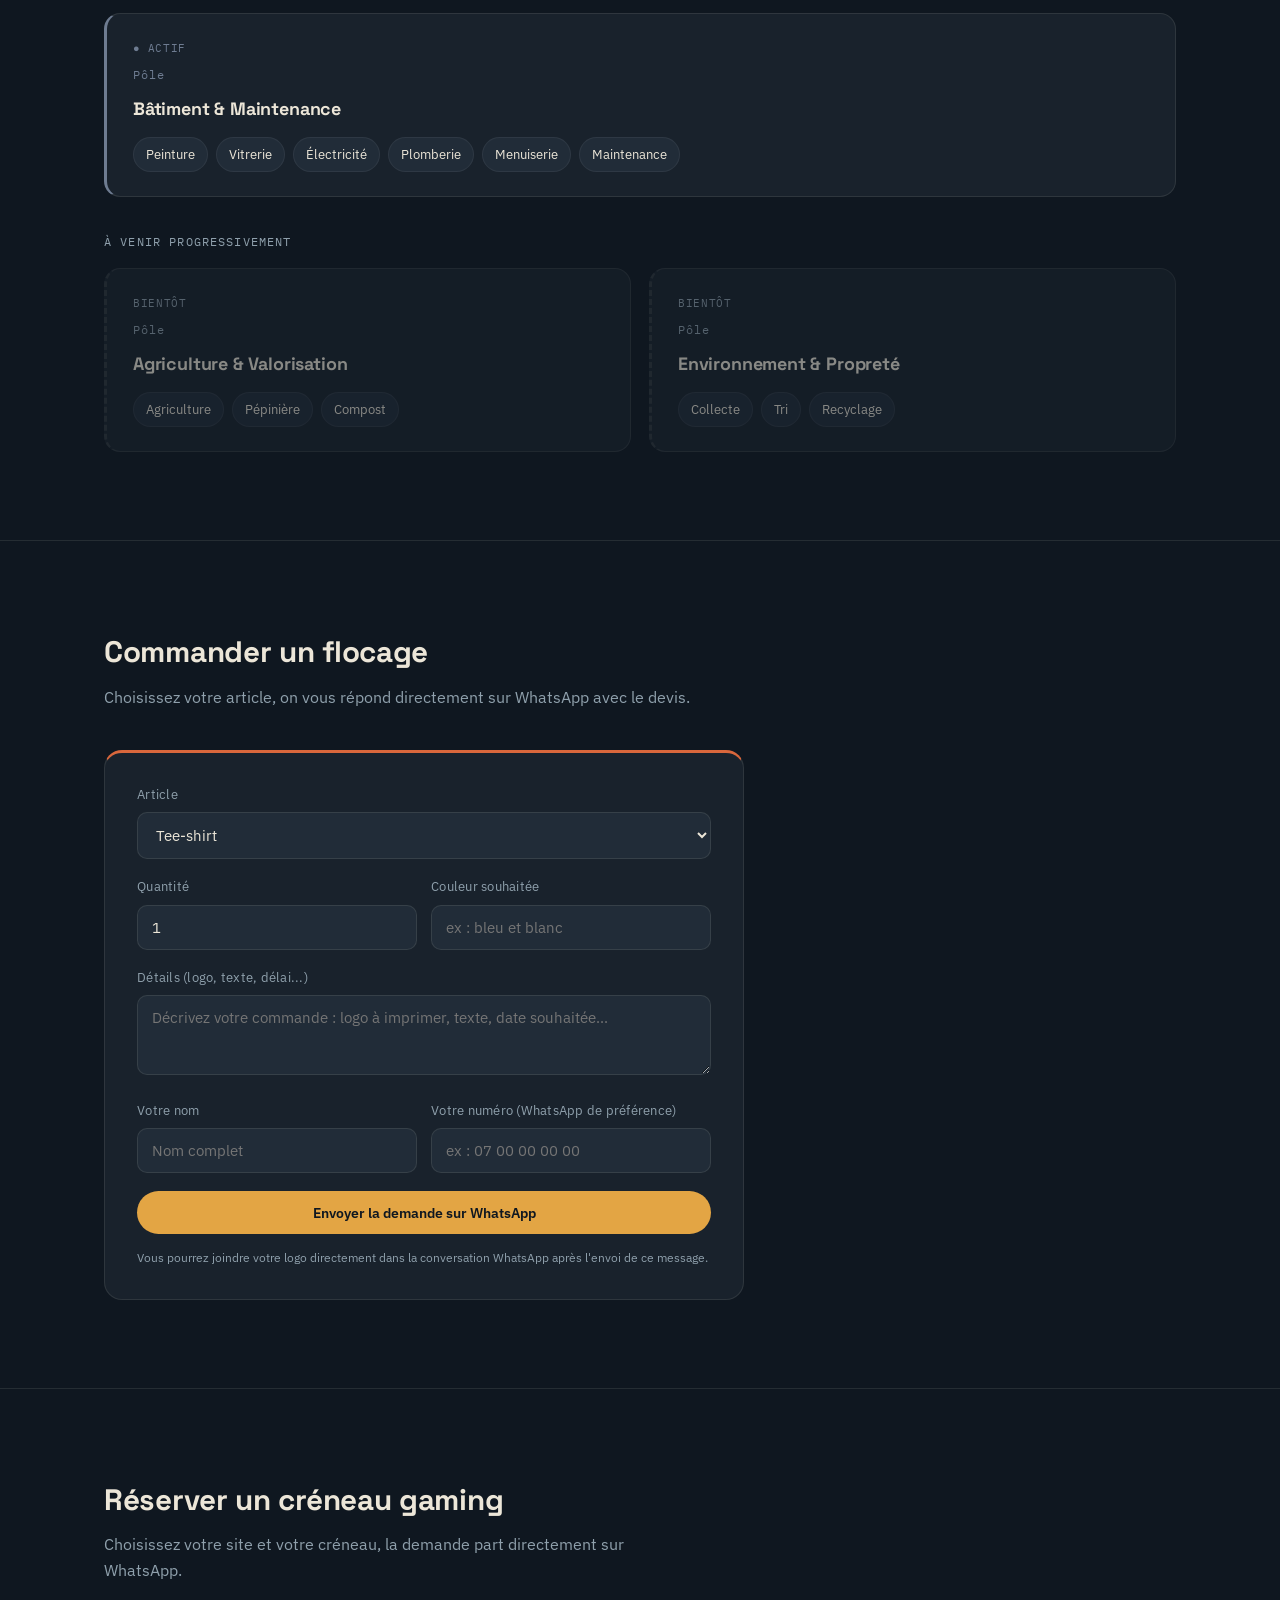
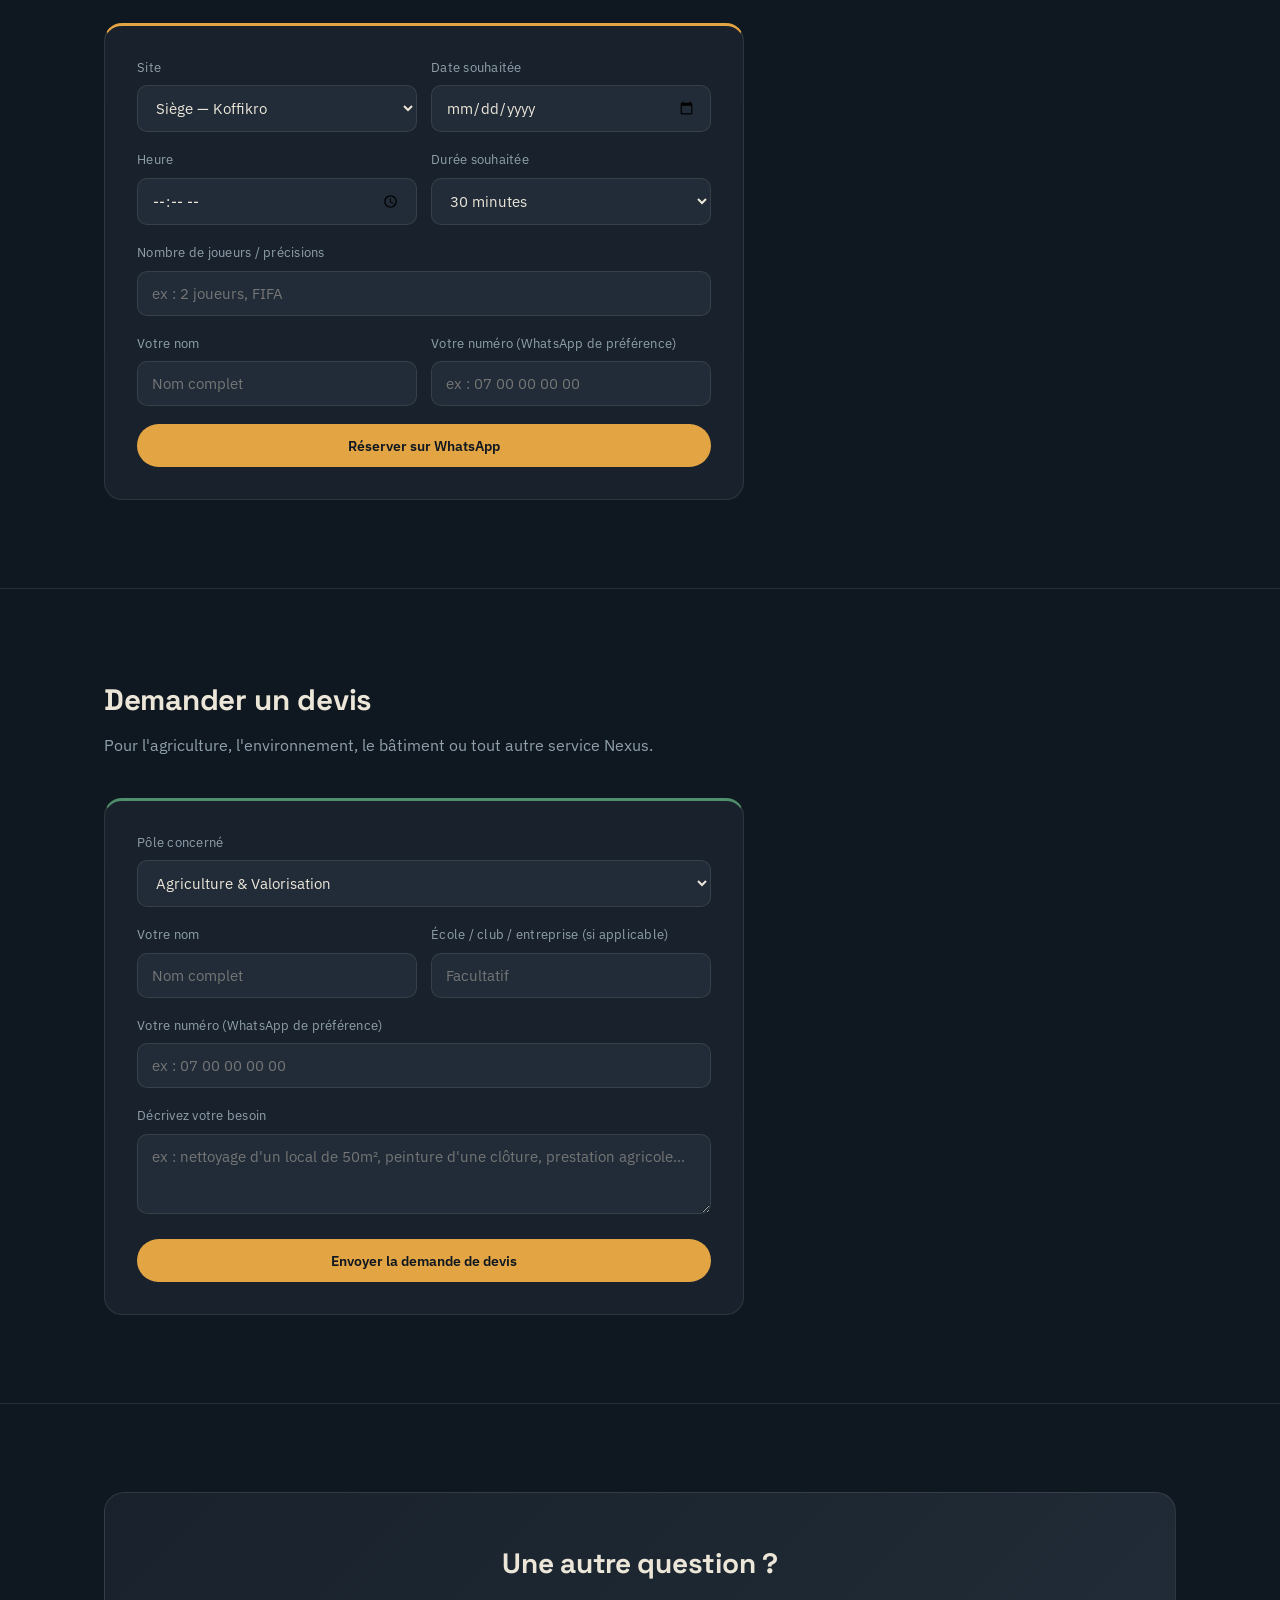
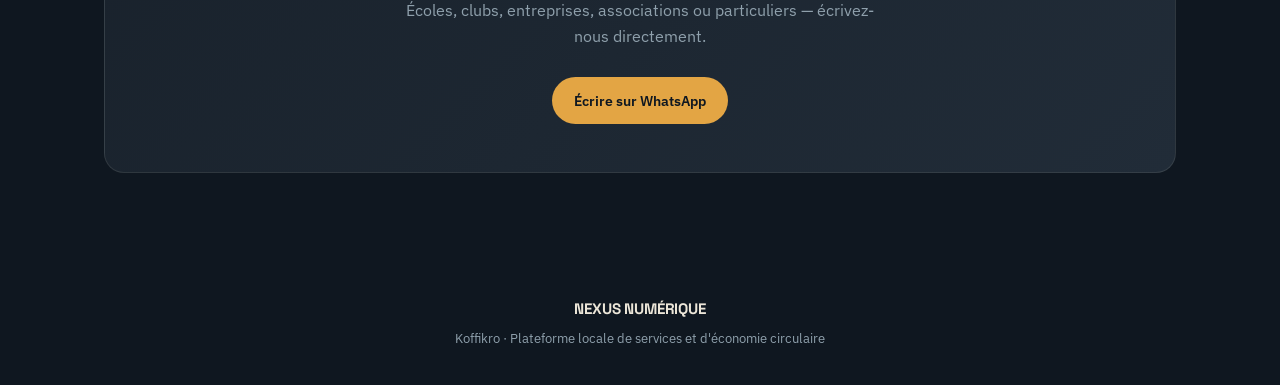
==== commit 1d38f4e8: "Add files via upload" ====
--- a/index.html
+++ b/index.html
@@ -215,6 +215,34 @@
   .pay-actions{display:flex; gap:10px; flex-wrap:wrap;}
   .pay-actions .btn{padding:9px 16px; font-size:0.84rem;}
   .pay-steps{font-size:0.88rem; color:var(--mist); line-height:1.6; margin-bottom:16px; padding-left:18px;}
+
+  /* Pôles pilotés depuis l'application (poles.js) */
+  #poles-active .pole-card:nth-child(5):not(:last-child){grid-column:auto;}
+  #poles-active .pole-card:last-child:nth-child(odd){grid-column:1 / -1;}
+  .pole-card .manager{margin-top:14px; font-size:0.82rem; color:var(--mist);}
+  .pole-card .manager a{color:var(--gold); text-decoration:none;}
+  @media (max-width:860px){ #poles-active .pole-card:last-child:nth-child(odd){grid-column:auto;} }
+
+  /* Accueil : promesse claire, actions visibles, barre fixe sur téléphone */
+  .hero-promise{font-size:1.08rem; color:var(--paper); max-width:46ch; margin:-8px 0 22px; font-weight:500;}
+  .trust{list-style:none; display:flex; flex-wrap:wrap; gap:8px 18px; margin-top:22px; font-size:0.82rem; color:var(--mist);}
+  .trust li::before{content:"\2713\00a0"; color:var(--leaf); font-weight:700;}
+  .action-bar{display:none;}
+  @media (max-width:860px){
+    header .wrap{flex-wrap:nowrap; padding:12px 18px;}
+    header nav{gap:10px; flex-wrap:nowrap;}
+    .hero{padding-top:36px;}
+    .hero-ctas{flex-direction:column; align-items:stretch; gap:10px;}
+    .hero-ctas .btn{width:100%; min-height:50px; font-size:1rem;}
+    .hero-promise{margin-top:0;}
+    .action-bar{
+      display:flex; gap:10px; position:fixed; left:0; right:0; bottom:0; z-index:60;
+      padding:10px 14px calc(10px + env(safe-area-inset-bottom));
+      background:rgba(15,23,32,0.96); backdrop-filter:blur(10px); border-top:1px solid var(--line);
+    }
+    .action-bar .btn{flex:1; min-height:48px; padding:12px 10px;}
+    footer{padding-bottom:84px;}
+  }
 </style>
 </head>
 <body>
@@ -241,44 +269,53 @@
   <div class="wrap hero-grid">
     <div>
       <span class="eyebrow">Koffikro — économie circulaire locale</span>
-      <h1>Une seule activité<br>fait travailler cinq pôles.</h1>
-      <p class="lead">Nexus Numérique relie le gaming, la personnalisation textile, l'agriculture, l'environnement et le bâtiment en une seule plateforme de services de proximité.</p>
+      <h1 id="hero-title">Une seule activité<br>fait travailler cinq pôles.</h1>
+      <p class="lead" id="hero-lead">Nexus Numérique relie le gaming, la personnalisation textile, l'agriculture, l'environnement et le bâtiment en une seule plateforme de services de proximité.</p>
+      <p class="hero-promise">Commandez, réservez ou demandez un devis en 2 minutes, depuis votre téléphone.</p>
       <div class="hero-ctas">
         <a class="btn btn-gold" href="#commander">Commander un flocage</a>
         <a class="btn btn-ghost" href="#reserver">Réserver un créneau gaming</a>
-      </div>
+        <a class="btn btn-ghost" href="#devis">Demander un devis</a>
+        <a class="btn btn-ghost" href="#payer" id="cta-pay" hidden>Payer ma commande</a>
+      </div>
+      <ul class="trust">
+        <li>Atelier local à Koffikro</li>
+        <li>Réponse sur WhatsApp</li>
+        <li>Lien de suivi pour chaque commande</li>
+        <li id="trust-pay" hidden>Paiement Mobile Money</li>
+      </ul>
     </div>
     <div class="diagram-box">
       <svg id="hub-svg" viewBox="0 0 420 420" xmlns="http://www.w3.org/2000/svg">
-        <line class="spoke" x1="210" y1="210" x2="210" y2="70"  stroke="#E3A544" stroke-width="1.5"/>
-        <line class="spoke" x1="210" y1="210" x2="342" y2="150" stroke="#D9673C" stroke-width="1.5"/>
-        <line class="spoke" x1="210" y1="210" x2="322" y2="300" stroke="#4F8F6B" stroke-width="1.5"/>
-        <line class="spoke" x1="210" y1="210" x2="118" y2="320" stroke="#3E8E8C" stroke-width="1.5"/>
-        <line class="spoke" x1="210" y1="210" x2="78"  y2="150" stroke="#6E7C91" stroke-width="1.5"/>
+        <line class="spoke" data-pole="numerique" x1="210" y1="210" x2="210" y2="70"  stroke="#E3A544" stroke-width="1.5"/>
+        <line class="spoke" data-pole="communication" x1="210" y1="210" x2="342" y2="150" stroke="#D9673C" stroke-width="1.5"/>
+        <line class="spoke" data-pole="agriculture" x1="210" y1="210" x2="322" y2="300" stroke="#4F8F6B" stroke-width="1.5"/>
+        <line class="spoke" data-pole="environnement" x1="210" y1="210" x2="118" y2="320" stroke="#3E8E8C" stroke-width="1.5"/>
+        <line class="spoke" data-pole="batiment" x1="210" y1="210" x2="78"  y2="150" stroke="#6E7C91" stroke-width="1.5"/>
         <circle class="center-circle" cx="210" cy="210" r="46"/>
         <text class="center-text" x="210" y="206" text-anchor="middle">NEXUS</text>
         <text class="node-label" x="210" y="222" text-anchor="middle" fill="#8FA0AC">effet nexus</text>
-        <g class="node-group">
+        <g class="node-group" data-pole="numerique">
           <circle class="node-circle" cx="210" cy="70" r="30" fill="#E3A544"/>
           <text class="node-label" x="210" y="66" text-anchor="middle" fill="#0F1720" font-weight="600">Numérique</text>
           <text class="node-label" x="210" y="79" text-anchor="middle" fill="#0F1720" font-weight="600">&amp; Loisirs</text>
         </g>
-        <g class="node-group">
+        <g class="node-group" data-pole="communication">
           <circle class="node-circle" cx="342" cy="150" r="30" fill="#D9673C"/>
           <text class="node-label" x="342" y="146" text-anchor="middle" fill="#0F1720" font-weight="600">Communi-</text>
           <text class="node-label" x="342" y="159" text-anchor="middle" fill="#0F1720" font-weight="600">cation</text>
         </g>
-        <g class="node-group">
+        <g class="node-group" data-pole="agriculture">
           <circle class="node-circle" cx="322" cy="300" r="30" fill="#4F8F6B"/>
           <text class="node-label" x="322" y="296" text-anchor="middle" fill="#0F1720" font-weight="600">Agri-</text>
           <text class="node-label" x="322" y="309" text-anchor="middle" fill="#0F1720" font-weight="600">culture</text>
         </g>
-        <g class="node-group">
+        <g class="node-group" data-pole="environnement">
           <circle class="node-circle" cx="118" cy="320" r="30" fill="#3E8E8C"/>
           <text class="node-label" x="118" y="316" text-anchor="middle" fill="#0F1720" font-weight="600">Environ-</text>
           <text class="node-label" x="118" y="329" text-anchor="middle" fill="#0F1720" font-weight="600">nement</text>
         </g>
-        <g class="node-group">
+        <g class="node-group" data-pole="batiment">
           <circle class="node-circle" cx="78" cy="150" r="30" fill="#6E7C91"/>
           <text class="node-label" x="78" y="146" text-anchor="middle" fill="#0F1720" font-weight="600">Bâtiment</text>
           <text class="node-label" x="78" y="159" text-anchor="middle" fill="#0F1720" font-weight="600">&amp; Maintenance</text>
@@ -302,7 +339,7 @@
       </div>
       <div class="compare-card now">
         <h3>Maintenant</h3>
-        <div class="pill-list">
+        <div class="pill-list" id="now-pills">
           <span class="pill">Numérique &amp; loisirs</span><span class="pill">Communication</span>
           <span class="pill">Agriculture</span><span class="pill">Environnement</span><span class="pill">Bâtiment</span>
         </div>
@@ -313,9 +350,9 @@
 
 <section id="poles">
   <div class="wrap">
-    <h2 class="section-title">Nos pôles actifs</h2>
+    <h2 class="section-title" id="poles-title">Nos pôles actifs</h2>
     <p class="section-sub">Ce qui tourne déjà chez Nexus, dès aujourd'hui.</p>
-    <div class="poles-grid">
+    <div class="poles-grid" id="poles-active">
       <div class="pole-card" style="--accent:#E3A544">
         <span class="status">● Actif</span>
         <span class="num">Pôle</span>
@@ -345,8 +382,8 @@
       </div>
     </div>
 
-    <div class="poles-soon-title">À venir progressivement</div>
-    <div class="poles-grid">
+    <div class="poles-soon-title" id="poles-soon-title">À venir progressivement</div>
+    <div class="poles-grid" id="poles-soon">
       <div class="pole-card pole-card--soon">
         <span class="status">Bientôt</span>
         <span class="num">Pôle</span>
@@ -498,7 +535,7 @@
     <div class="form-panel accent-mixed">
       <div class="field">
         <label for="devis-pole">Pôle concerné</label>
-        <select id="devis-pole">
+        <select id="devis-pole" data-dynamic>
           <option>Agriculture &amp; Valorisation</option>
           <option>Environnement &amp; Propreté</option>
           <option>Bâtiment &amp; Maintenance</option>
@@ -577,6 +614,12 @@
     </div>
   </div>
 </section>
+
+<div class="action-bar" id="action-bar">
+  <a class="btn btn-ghost" href="https://wa.me/2250502080649" target="_blank" rel="noopener">WhatsApp</a>
+  <a class="btn btn-gold" href="#commander">Commander</a>
+  <a class="btn btn-ghost" href="#payer" id="bar-pay" hidden>Payer</a>
+</div>
 
 <footer>
   <div class="wrap">
@@ -672,6 +715,7 @@
 
 <script src="gestion-config.js"></script>
 <script src="galerie.js"></script>
-<script src="paiement.js"></script>
+<script src="paiement2.js"></script>
+<script src="poles.js"></script>
 </body>
 </html>
